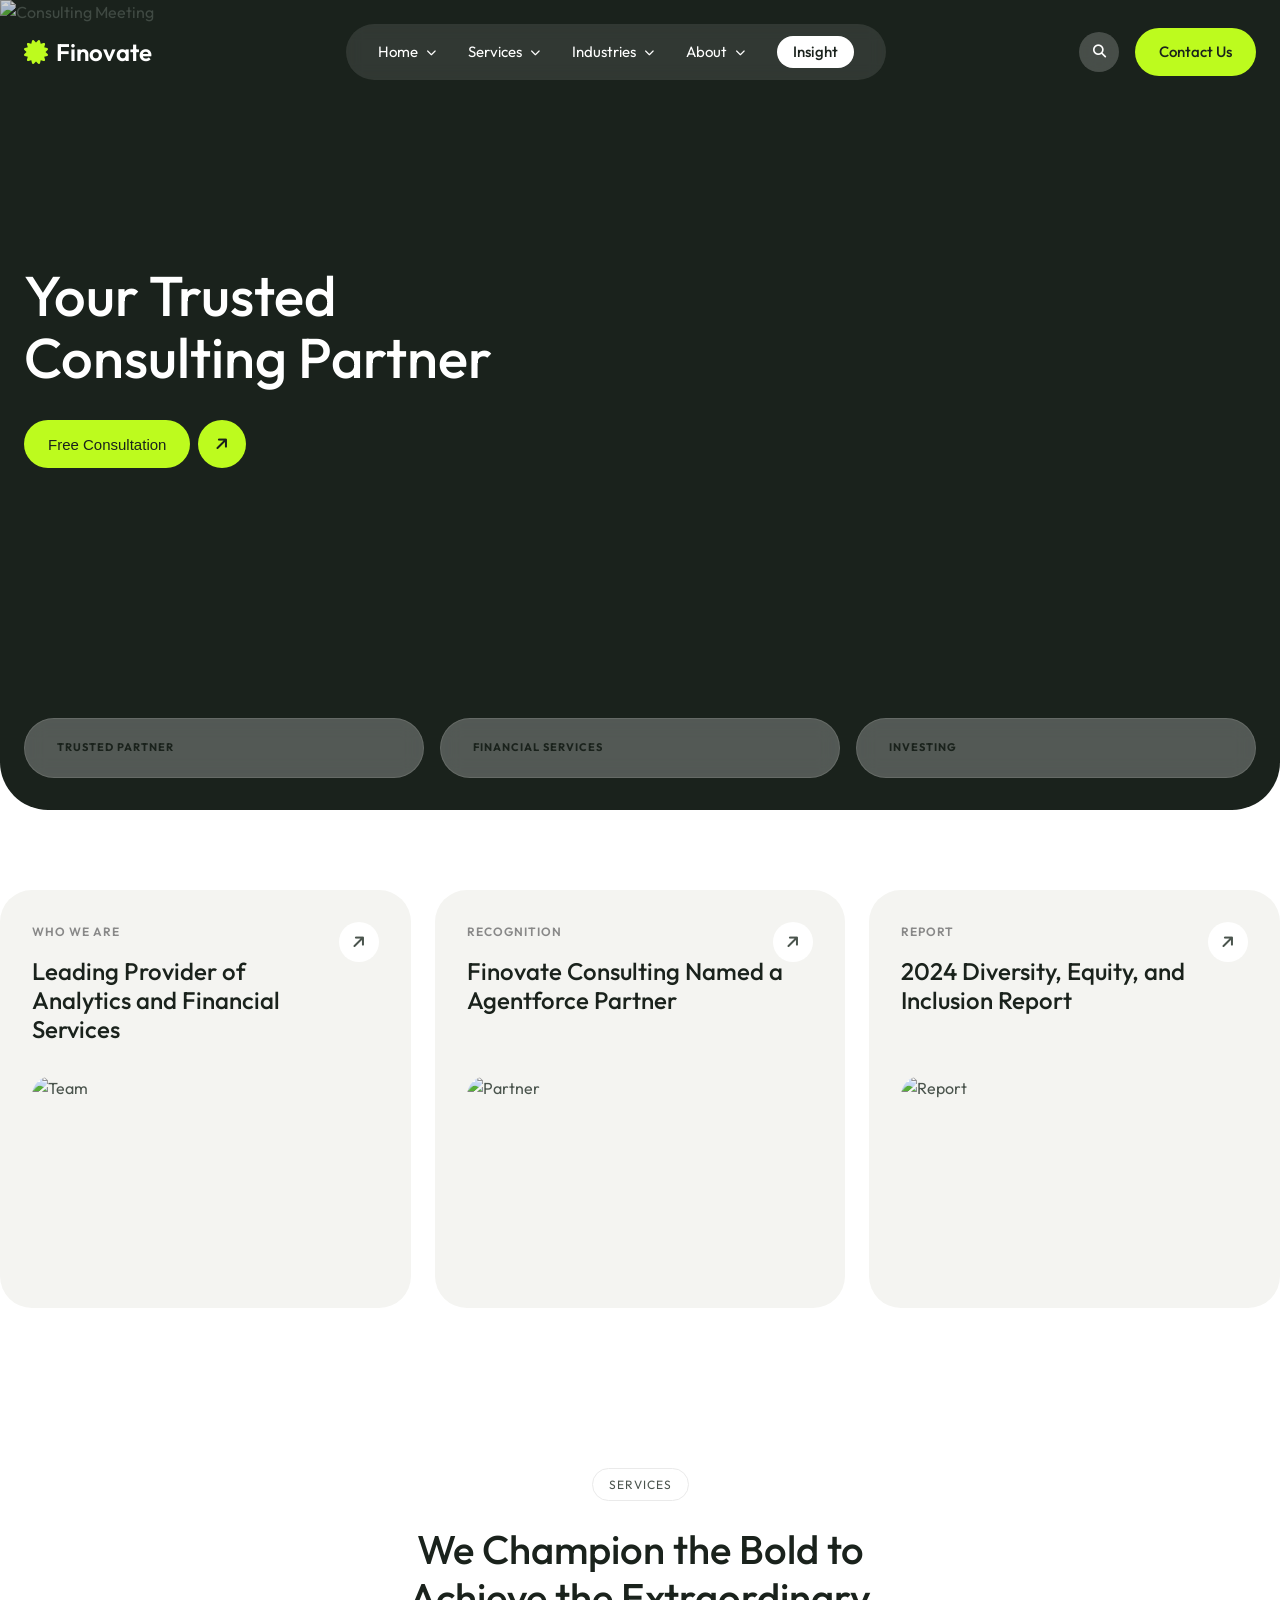
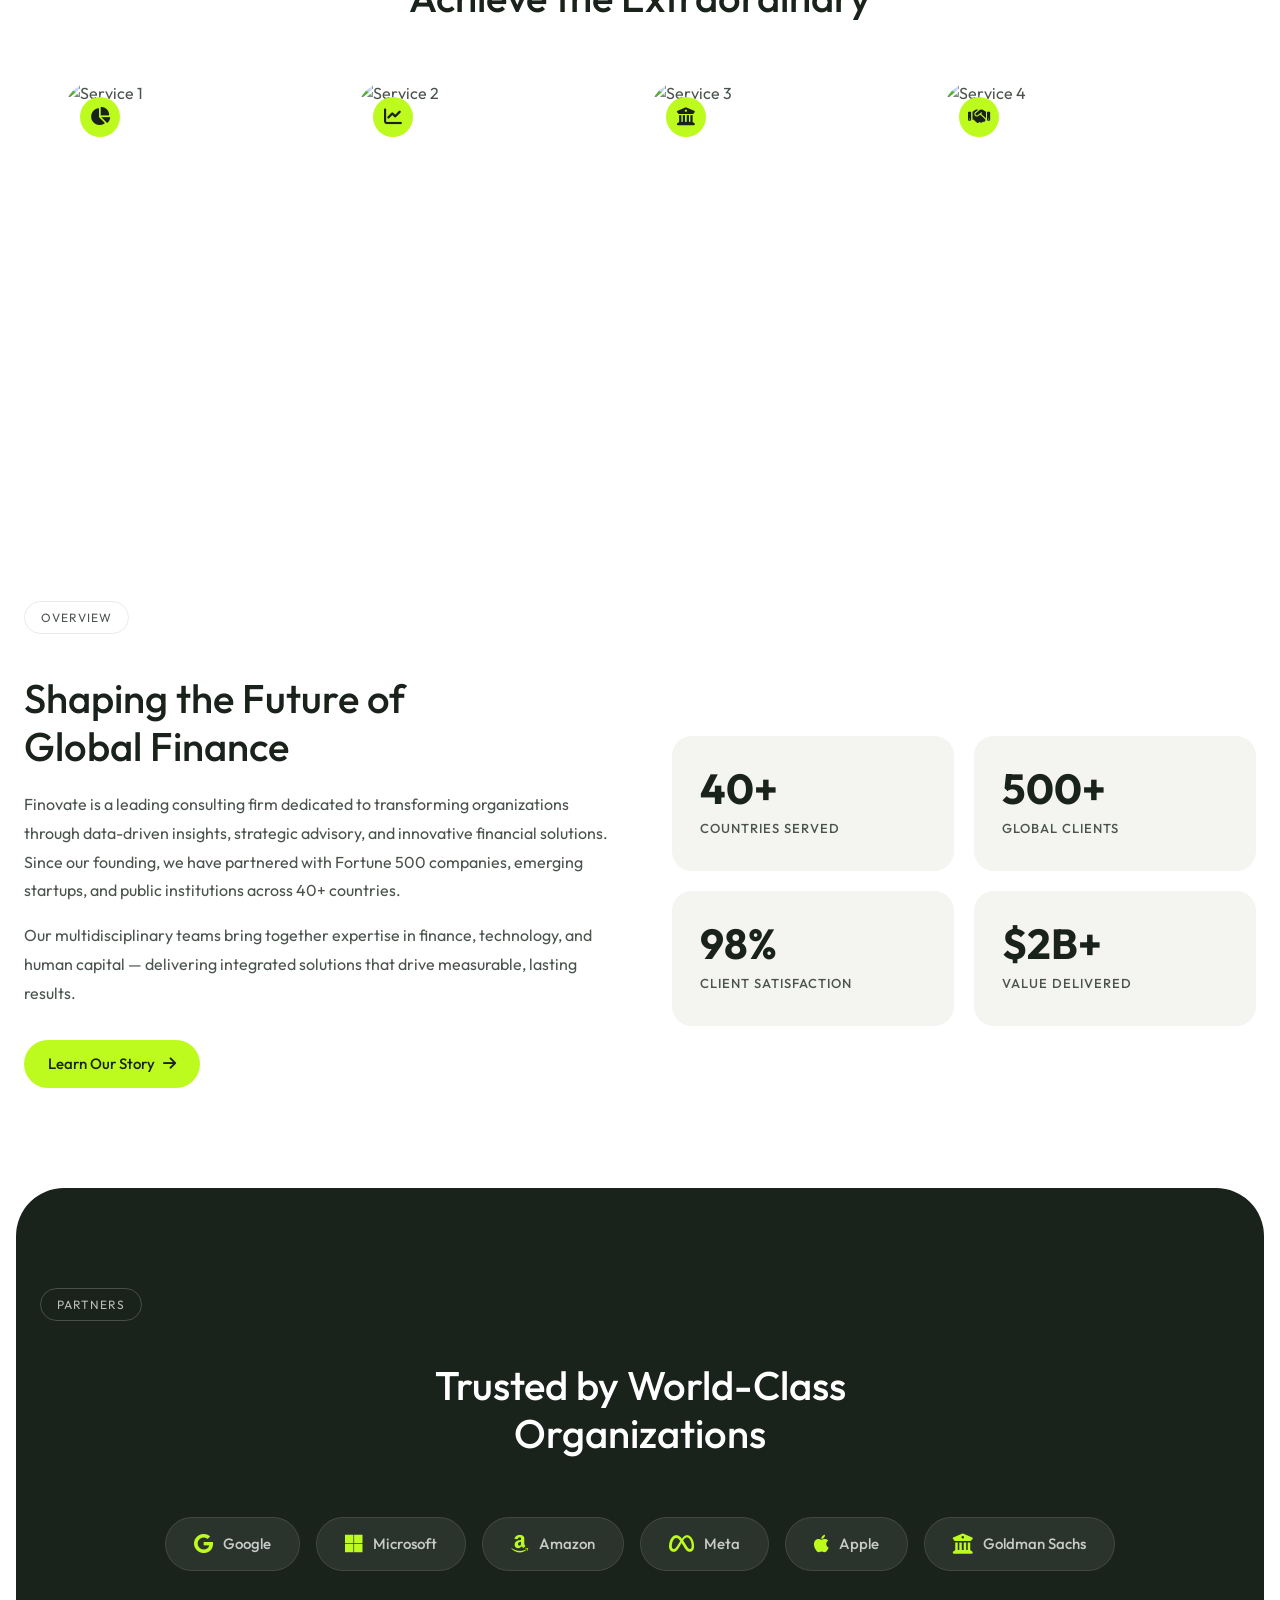
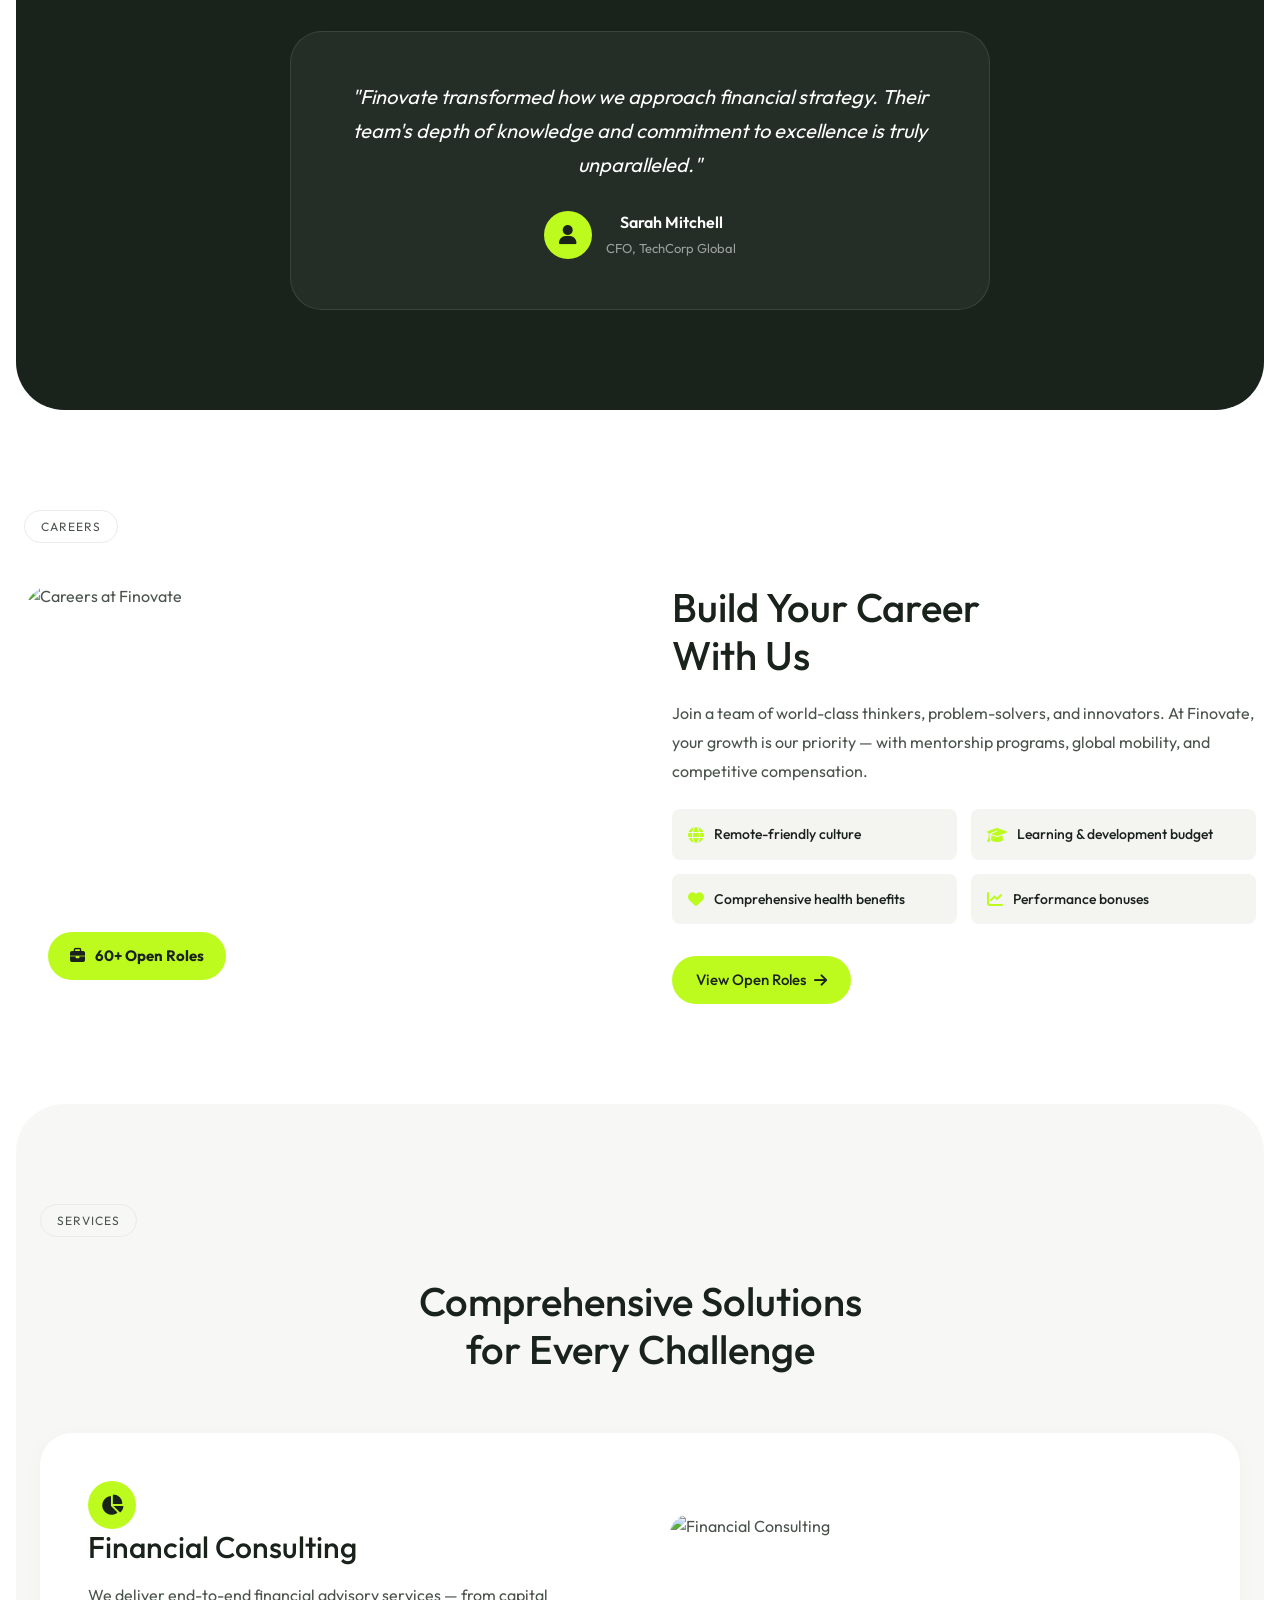
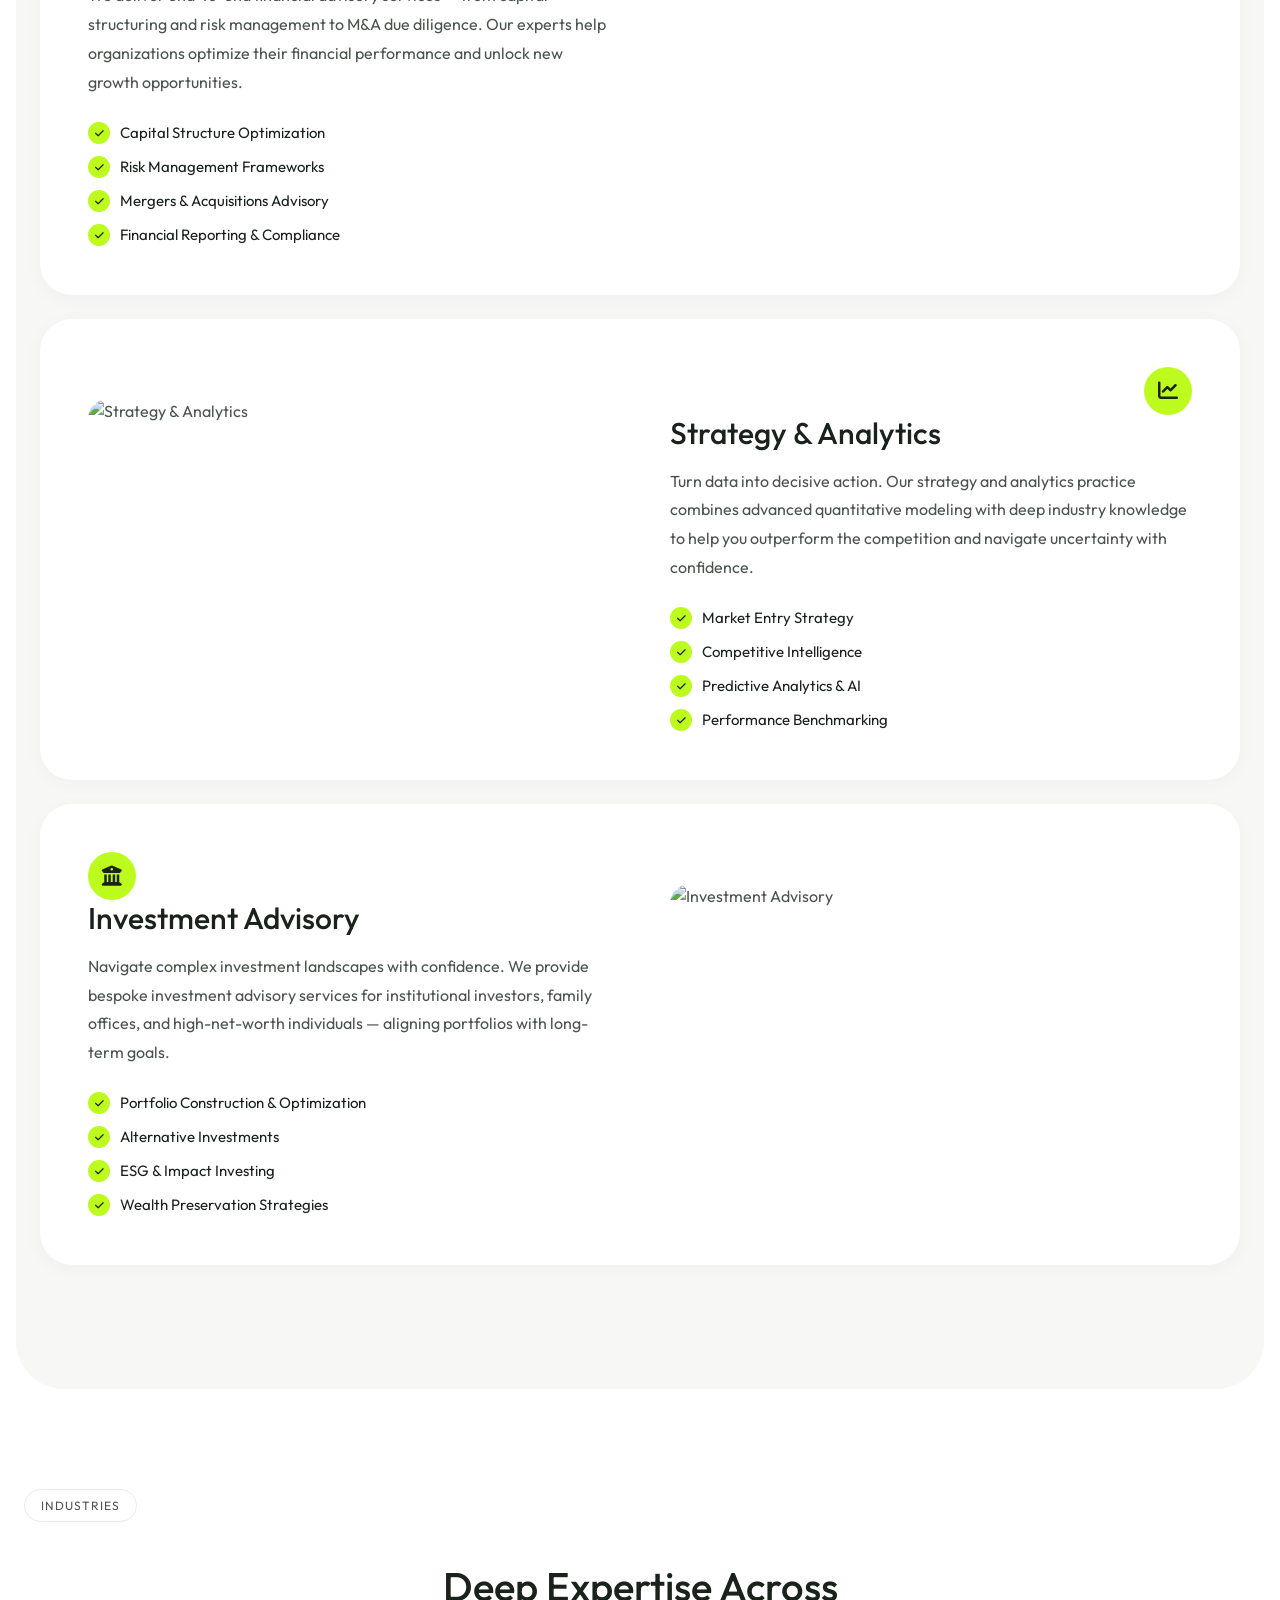
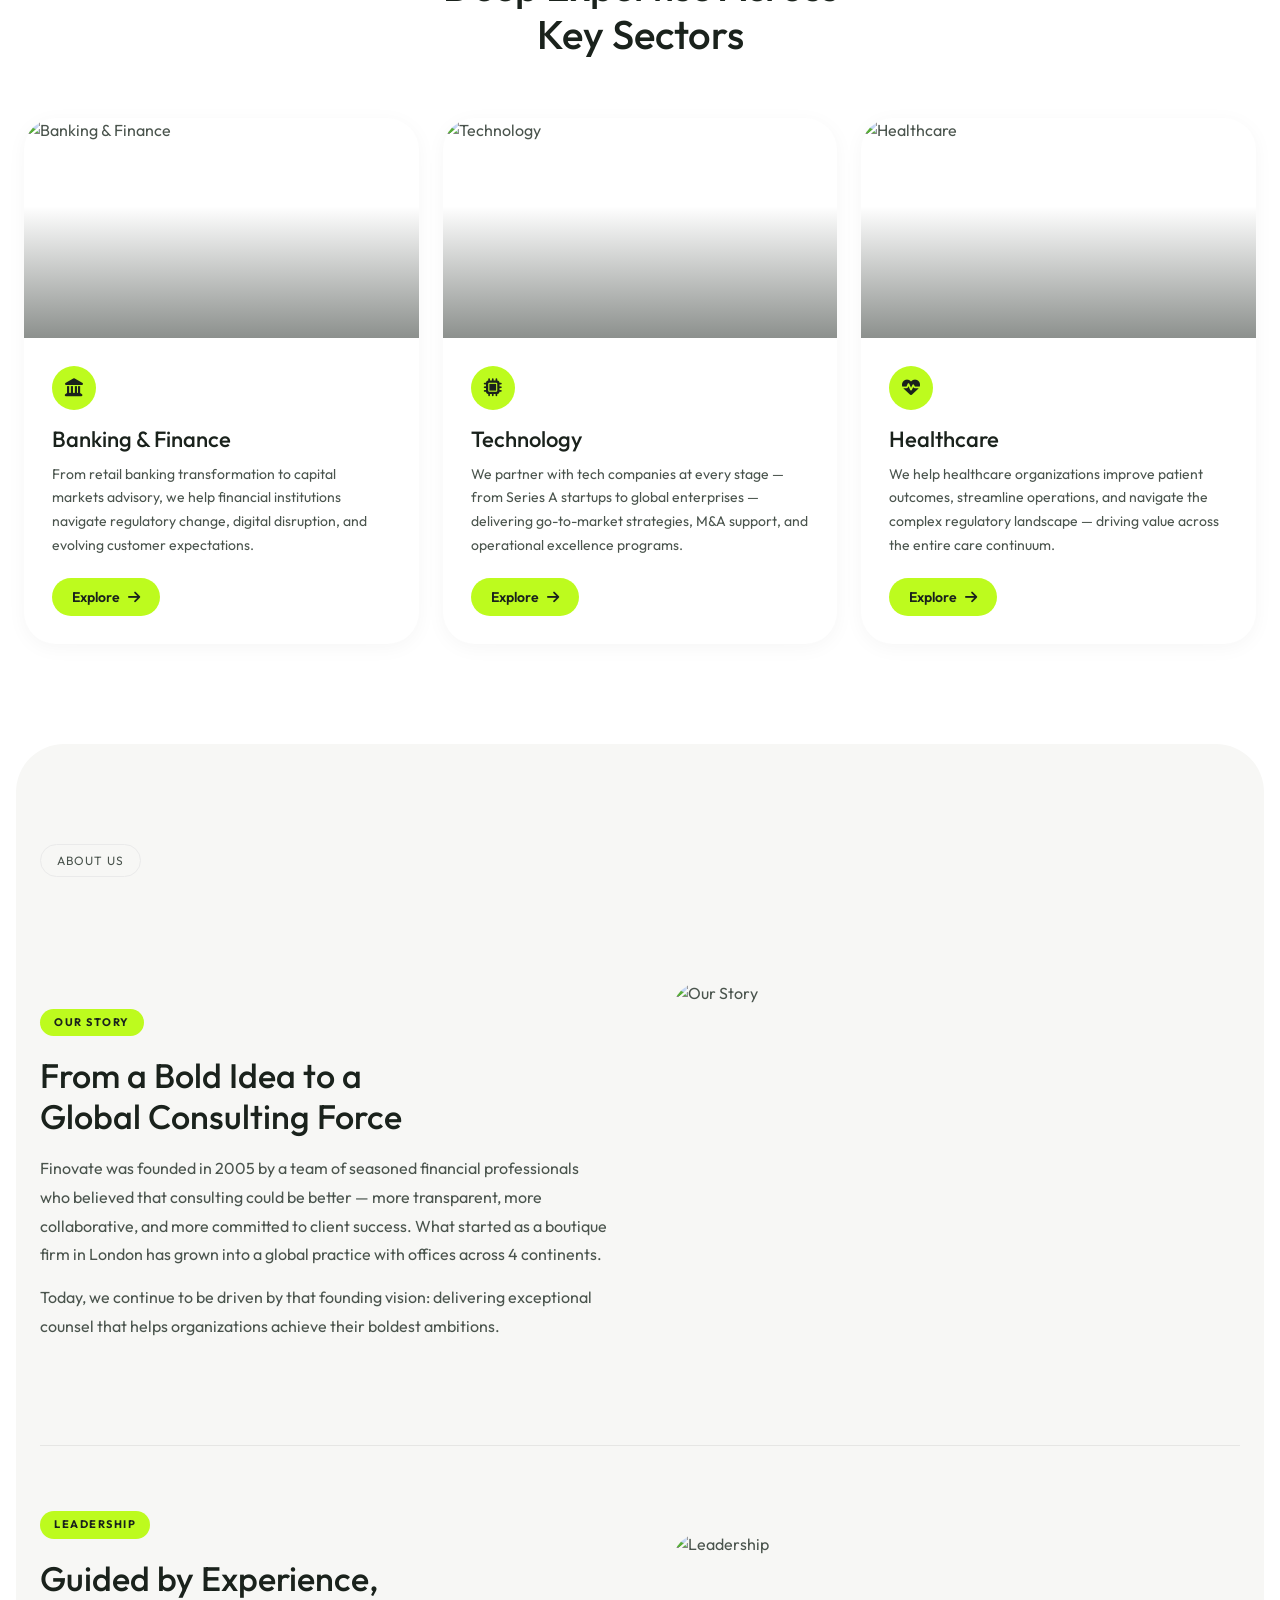
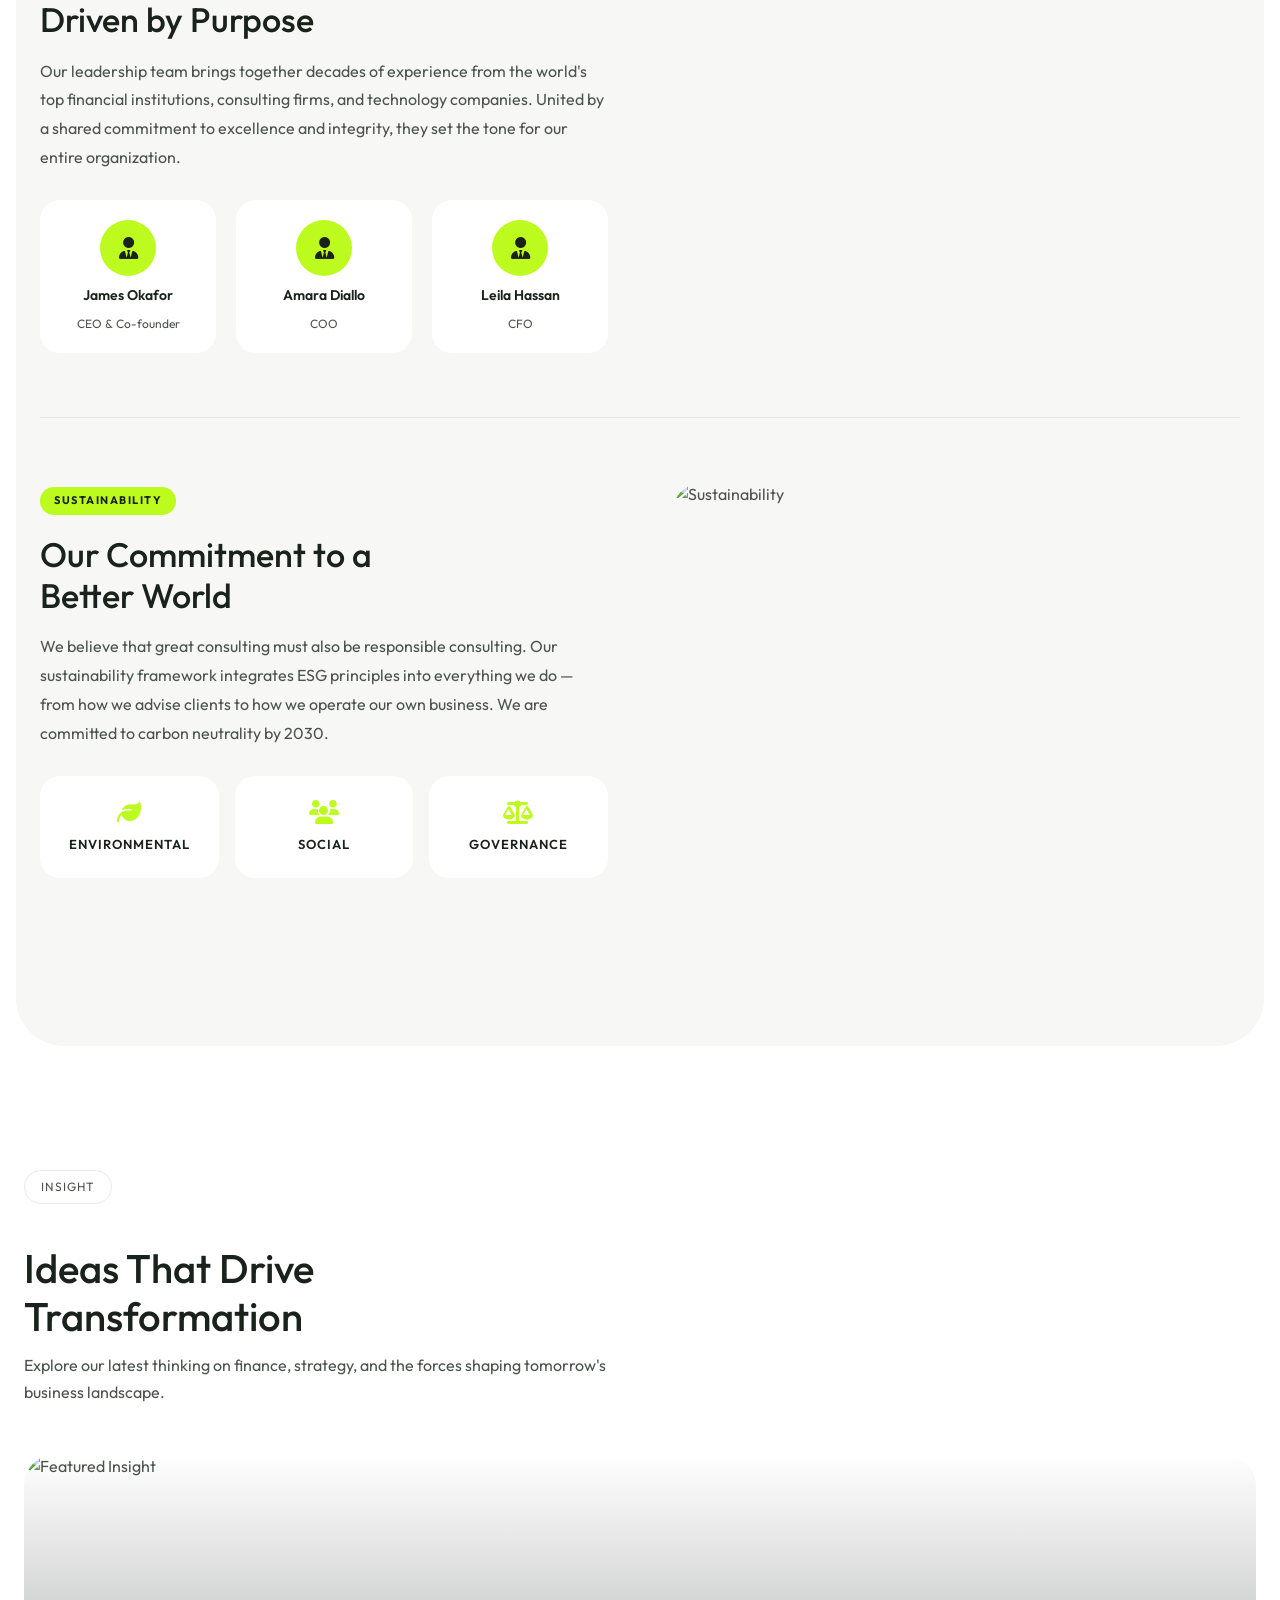
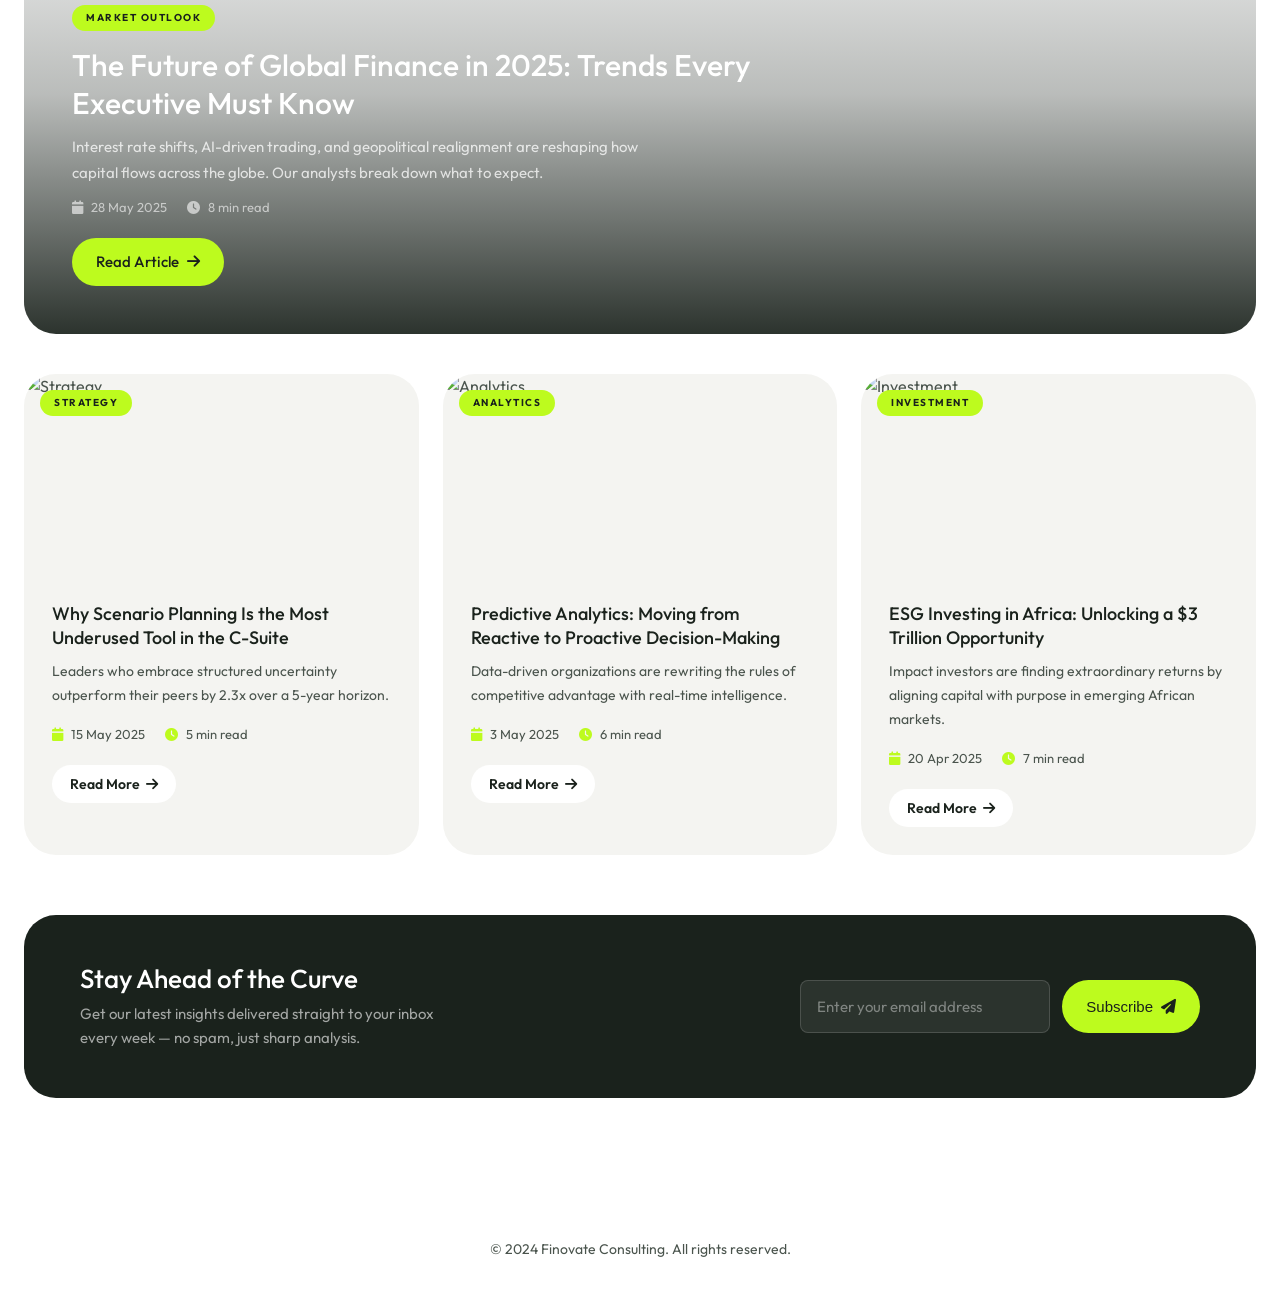
==== index.html @ 6477e039 "Add files via upload" ====
<!DOCTYPE html>
<html lang="en">
<head>
    <meta charset="UTF-8">
    <meta name="viewport" content="width=device-width, initial-scale=1.0">
    <title>Finovate | Consulting Partner</title>
    <!-- CSS -->
    <link rel="stylesheet" href="style.css">
    <!-- FontAwesome for icons -->
    <link rel="stylesheet" href="https://cdnjs.cloudflare.com/ajax/libs/font-awesome/6.4.0/css/all.min.css">
</head>
<body>

    <!-- Navbar -->
    <nav class="navbar" id="navbar">
        <div class="container navbar-inner">
            <a href="index.html" class="logo">
                <i class="fa-solid fa-certificate logo-icon"></i> Finovate
            </a>
            
            <div class="nav-links">
                <div class="nav-item">
                    <a href="index.html">Home <i class="fa-solid fa-chevron-down" style="font-size: 10px; margin-left: 4px;"></i></a>
                    <div class="dropdown-menu">
                        <a href="#overview">Overview</a>
                        <a href="#partners">Partners</a>
                        <a href="#careers">Careers</a>
                    </div>
                </div>
                <div class="nav-item">
                    <a href="#services-section">Services <i class="fa-solid fa-chevron-down" style="font-size: 10px; margin-left: 4px;"></i></a>
                    <div class="dropdown-menu">
                        <a href="#financial-consulting">Financial Consulting</a>
                        <a href="#strategy-analytics">Strategy & Analytics</a>
                        <a href="#investment-advisory">Investment Advisory</a>
                    </div>
                </div>
                <div class="nav-item">
                    <a href="#industries-section">Industries <i class="fa-solid fa-chevron-down" style="font-size: 10px; margin-left: 4px;"></i></a>
                    <div class="dropdown-menu">
                        <a href="#banking-finance">Banking & Finance</a>
                        <a href="#technology">Technology</a>
                        <a href="#healthcare">Healthcare</a>
                    </div>
                </div>
                <div class="nav-item">
                    <a href="#about-section">About <i class="fa-solid fa-chevron-down" style="font-size: 10px; margin-left: 4px;"></i></a>
                    <div class="dropdown-menu">
                        <a href="#our-story">Our Story</a>
                        <a href="#leadership">Leadership</a>
                        <a href="#sustainability">Sustainability</a>
                    </div>
                </div>
                <a href="#insight" class="btn btn-white" style="padding: 4px 16px; border-radius: 20px; color: var(--dark-color)">Insight</a>
            </div>
            
            <div class="nav-actions">
                <button class="search-btn">
                    <i class="fa-solid fa-search"></i>
                </button>
                <a href="contact.html" class="btn btn-primary">Contact Us</a>
            </div>
        </div>
    </nav>

    <!-- Hero Section -->
    <section class="hero">
        <img src="https://images.unsplash.com/photo-1573164713988-8665fc963095?ixlib=rb-4.0.3&auto=format&fit=crop&w=1920&q=80" alt="Consulting Meeting" class="hero-bg">
        
        <div class="container">
            <div class="hero-content">
                <h1 class="hero-title">Your Trusted<br>Consulting Partner</h1>
                <div style="display: flex; gap: 8px;">
                    <button class="btn btn-primary" id="openConsultModal">Free Consultation</button>
                    <a href="contact.html" class="btn-primary" style="display: flex; align-items: center; justify-content: center; width: 48px; height: 48px; border-radius: 50%;">
                        <i class="fa-solid fa-arrow-right" style="transform: rotate(-45deg);"></i>
                    </a>
                </div>
            </div>
            
            <div class="hero-stats-bar">
                <div class="stat-item">TRUSTED PARTNER</div>
                <div class="stat-item">FINANCIAL SERVICES</div>
                <div class="stat-item">INVESTING</div>
            </div>
        </div>
    </section>

    <!-- SVG Clip Path Definition (star shape for card hover) -->
    <svg width="0" height="0" style="position: absolute; overflow: hidden;">
        <defs>
            <clipPath id="starClip" clipPathUnits="objectBoundingBox">
                <path d="M 0.5 0.05 C 0.60 0.28 0.72 0.40 0.95 0.5 C 0.72 0.60 0.60 0.72 0.5 0.95 C 0.40 0.72 0.28 0.60 0.05 0.5 C 0.28 0.40 0.40 0.28 0.5 0.05 Z"/>
            </clipPath>
        </defs>
    </svg>

    <!-- Highlights Section -->
    <section class="highlights container">
        <div class="highlights-grid">
            
            <!-- Card 1 -->
            <div class="highlight-card">
                <a href="#" class="card-link-icon">
                    <i class="fa-solid fa-arrow-right" style="transform: rotate(-45deg);"></i>
                </a>
                <span class="subtitle">WHO WE ARE</span>
                <h3>Leading Provider of<br>Analytics and Financial<br>Services</h3>
                <div class="highlight-image">
                    <img src="https://images.unsplash.com/photo-1556761175-4b46a572b786?ixlib=rb-4.0.3&auto=format&fit=crop&w=600&q=80" alt="Team">
                </div>
                <!-- Hover Layer -->
                <div class="card-hover-layer">
                    <div class="hover-shape-img" style="background-image: url('https://images.unsplash.com/photo-1556761175-4b46a572b786?ixlib=rb-4.0.3&auto=format&fit=crop&w=600&q=80')"></div>
                    <div class="hover-info">
                        <div class="hover-info-text">
                            <span class="hover-tag">WHO WE ARE</span>
                            <h3>Leading Provider of<br>Analytics and Financial<br>Services</h3>
                        </div>
                        <a href="#" class="card-link-icon hover-arrow">
                            <i class="fa-solid fa-arrow-right" style="transform: rotate(-45deg);"></i>
                        </a>
                    </div>
                </div>
            </div>
            
            <!-- Card 2 -->
            <div class="highlight-card">
                <a href="#" class="card-link-icon">
                    <i class="fa-solid fa-arrow-right" style="transform: rotate(-45deg);"></i>
                </a>
                <span class="subtitle">RECOGNITION</span>
                <h3>Finovate Consulting Named a Agentforce Partner</h3>
                <div class="highlight-image">
                    <img src="https://images.unsplash.com/photo-1600880292203-757bb62b4baf?ixlib=rb-4.0.3&auto=format&fit=crop&w=600&q=80" alt="Partner">
                </div>
                <!-- Hover Layer -->
                <div class="card-hover-layer">
                    <div class="hover-shape-img" style="background-image: url('https://images.unsplash.com/photo-1600880292203-757bb62b4baf?ixlib=rb-4.0.3&auto=format&fit=crop&w=600&q=80')"></div>
                    <div class="hover-info">
                        <div class="hover-info-text">
                            <span class="hover-tag">RECOGNITION</span>
                            <h3>Finovate Consulting Named a Agentforce Partner</h3>
                        </div>
                        <a href="#" class="card-link-icon hover-arrow">
                            <i class="fa-solid fa-arrow-right" style="transform: rotate(-45deg);"></i>
                        </a>
                    </div>
                </div>
            </div>
            
            <!-- Card 3 -->
            <div class="highlight-card">
                <a href="#" class="card-link-icon">
                    <i class="fa-solid fa-arrow-right" style="transform: rotate(-45deg);"></i>
                </a>
                <span class="subtitle">REPORT</span>
                <h3>2024 Diversity, Equity, and<br>Inclusion Report</h3>
                <div class="highlight-image">
                    <img src="https://images.unsplash.com/photo-1573497019940-1c28c88b4f3e?ixlib=rb-4.0.3&auto=format&fit=crop&w=600&q=80" alt="Report">
                </div>
                <!-- Hover Layer -->
                <div class="card-hover-layer">
                    <div class="hover-shape-img" style="background-image: url('https://images.unsplash.com/photo-1573497019940-1c28c88b4f3e?ixlib=rb-4.0.3&auto=format&fit=crop&w=600&q=80')"></div>
                    <div class="hover-info">
                        <div class="hover-info-text">
                            <span class="hover-tag">REPORT</span>
                            <h3>2024 Diversity, Equity, and<br>Inclusion Report</h3>
                        </div>
                        <a href="#" class="card-link-icon hover-arrow">
                            <i class="fa-solid fa-arrow-right" style="transform: rotate(-45deg);"></i>
                        </a>
                    </div>
                </div>
            </div>

        </div>
    </section>

    <!-- Services Section -->
    <section class="services">
        <div class="container">
            <div class="section-header">
                <span class="section-tag">SERVICES</span>
                <h2>We Champion the Bold to<br>Achieve the Extraordinary</h2>
            </div>
            
            <div class="services-grid">
                
                <!-- Service 1 -->
                <div class="service-card">
                    <div class="service-icon"><i class="fa-solid fa-chart-pie"></i></div>
                    <img src="https://images.unsplash.com/photo-1552664730-d307ca884978?ixlib=rb-4.0.3&auto=format&fit=crop&w=400&q=80" alt="Service 1">
                </div>
                
                <!-- Service 2 -->
                <div class="service-card">
                    <div class="service-icon"><i class="fa-solid fa-chart-line"></i></div>
                    <img src="https://images.unsplash.com/photo-1522202176988-66273c2fd55f?ixlib=rb-4.0.3&auto=format&fit=crop&w=400&q=80" alt="Service 2">
                </div>
                
                <!-- Service 3 -->
                <div class="service-card">
                    <div class="service-icon"><i class="fa-solid fa-building-columns"></i></div>
                    <img src="https://images.unsplash.com/photo-1600880292203-757bb62b4baf?ixlib=rb-4.0.3&auto=format&fit=crop&w=400&q=80" alt="Service 3">
                </div>
                
                <!-- Service 4 -->
                <div class="service-card">
                    <div class="service-icon"><i class="fa-solid fa-handshake"></i></div>
                    <img src="https://images.unsplash.com/photo-1573164713988-8665fc963095?ixlib=rb-4.0.3&auto=format&fit=crop&w=400&q=80" alt="Service 4">
                </div>
                
            </div>
        </div>
    </section>

    <!-- ========== OVERVIEW SECTION ========== -->
    <section class="sec-overview" id="overview">
        <div class="container">
            <div class="sec-label"><span class="section-tag">OVERVIEW</span></div>
            <div class="sec-split">
                <div class="sec-split-text">
                    <h2>Shaping the Future of<br>Global Finance</h2>
                    <p>Finovate is a leading consulting firm dedicated to transforming organizations through data-driven insights, strategic advisory, and innovative financial solutions. Since our founding, we have partnered with Fortune 500 companies, emerging startups, and public institutions across 40+ countries.</p>
                    <p>Our multidisciplinary teams bring together expertise in finance, technology, and human capital — delivering integrated solutions that drive measurable, lasting results.</p>
                    <a href="#our-story" class="btn btn-primary" style="margin-top: 16px;">Learn Our Story <i class="fa-solid fa-arrow-right"></i></a>
                </div>
                <div class="sec-split-visual">
                    <div class="overview-stats-grid">
                        <div class="ov-stat">
                            <span class="ov-stat-num">40+</span>
                            <span class="ov-stat-label">Countries Served</span>
                        </div>
                        <div class="ov-stat">
                            <span class="ov-stat-num">500+</span>
                            <span class="ov-stat-label">Global Clients</span>
                        </div>
                        <div class="ov-stat">
                            <span class="ov-stat-num">98%</span>
                            <span class="ov-stat-label">Client Satisfaction</span>
                        </div>
                        <div class="ov-stat">
                            <span class="ov-stat-num">$2B+</span>
                            <span class="ov-stat-label">Value Delivered</span>
                        </div>
                    </div>
                </div>
            </div>
        </div>
    </section>

    <!-- ========== PARTNERS SECTION ========== -->
    <section class="sec-partners" id="partners">
        <div class="container">
            <div class="sec-label"><span class="section-tag">PARTNERS</span></div>
            <h2 class="sec-title-center">Trusted by World-Class<br>Organizations</h2>
            <div class="partners-logos">
                <div class="partner-logo-item"><i class="fa-brands fa-google"></i><span>Google</span></div>
                <div class="partner-logo-item"><i class="fa-brands fa-microsoft"></i><span>Microsoft</span></div>
                <div class="partner-logo-item"><i class="fa-brands fa-amazon"></i><span>Amazon</span></div>
                <div class="partner-logo-item"><i class="fa-brands fa-meta"></i><span>Meta</span></div>
                <div class="partner-logo-item"><i class="fa-brands fa-apple"></i><span>Apple</span></div>
                <div class="partner-logo-item"><i class="fa-solid fa-building-columns"></i><span>Goldman Sachs</span></div>
            </div>
            <div class="partners-testimonial">
                <blockquote>
                    "Finovate transformed how we approach financial strategy. Their team's depth of knowledge and commitment to excellence is truly unparalleled."
                </blockquote>
                <div class="testimonial-author">
                    <div class="author-avatar"><i class="fa-solid fa-user"></i></div>
                    <div>
                        <strong>Sarah Mitchell</strong>
                        <span>CFO, TechCorp Global</span>
                    </div>
                </div>
            </div>
        </div>
    </section>

    <!-- ========== CAREERS SECTION ========== -->
    <section class="sec-careers" id="careers">
        <div class="container">
            <div class="sec-label"><span class="section-tag">CAREERS</span></div>
            <div class="sec-split">
                <div class="sec-split-visual careers-img-wrap">
                    <img src="https://images.unsplash.com/photo-1515187029135-18ee286d815b?ixlib=rb-4.0.3&auto=format&fit=crop&w=700&q=80" alt="Careers at Finovate">
                    <div class="careers-badge">
                        <i class="fa-solid fa-briefcase"></i>
                        <span>60+ Open Roles</span>
                    </div>
                </div>
                <div class="sec-split-text">
                    <h2>Build Your Career<br>With Us</h2>
                    <p>Join a team of world-class thinkers, problem-solvers, and innovators. At Finovate, your growth is our priority — with mentorship programs, global mobility, and competitive compensation.</p>
                    <div class="careers-perks">
                        <div class="perk-item"><i class="fa-solid fa-globe"></i><span>Remote-friendly culture</span></div>
                        <div class="perk-item"><i class="fa-solid fa-graduation-cap"></i><span>Learning & development budget</span></div>
                        <div class="perk-item"><i class="fa-solid fa-heart"></i><span>Comprehensive health benefits</span></div>
                        <div class="perk-item"><i class="fa-solid fa-chart-line"></i><span>Performance bonuses</span></div>
                    </div>
                    <a href="contact.html" class="btn btn-primary" style="margin-top: 8px;">View Open Roles <i class="fa-solid fa-arrow-right"></i></a>
                </div>
            </div>
        </div>
    </section>

    <!-- ========== SERVICES DETAIL SECTION ========== -->
    <section class="sec-services-detail" id="services-section">
        <div class="container">
            <div class="sec-label"><span class="section-tag">SERVICES</span></div>
            <h2 class="sec-title-center">Comprehensive Solutions<br>for Every Challenge</h2>

            <!-- Financial Consulting -->
            <div class="service-detail-card" id="financial-consulting">
                <div class="sdc-icon"><i class="fa-solid fa-chart-pie"></i></div>
                <div class="sdc-content">
                    <h3>Financial Consulting</h3>
                    <p>We deliver end-to-end financial advisory services — from capital structuring and risk management to M&A due diligence. Our experts help organizations optimize their financial performance and unlock new growth opportunities.</p>
                    <ul class="sdc-list">
                        <li><i class="fa-solid fa-check"></i> Capital Structure Optimization</li>
                        <li><i class="fa-solid fa-check"></i> Risk Management Frameworks</li>
                        <li><i class="fa-solid fa-check"></i> Mergers & Acquisitions Advisory</li>
                        <li><i class="fa-solid fa-check"></i> Financial Reporting & Compliance</li>
                    </ul>
                </div>
                <div class="sdc-image">
                    <img src="https://images.unsplash.com/photo-1552664730-d307ca884978?ixlib=rb-4.0.3&auto=format&fit=crop&w=600&q=80" alt="Financial Consulting">
                </div>
            </div>

            <!-- Strategy & Analytics -->
            <div class="service-detail-card reverse" id="strategy-analytics">
                <div class="sdc-icon"><i class="fa-solid fa-chart-line"></i></div>
                <div class="sdc-content">
                    <h3>Strategy & Analytics</h3>
                    <p>Turn data into decisive action. Our strategy and analytics practice combines advanced quantitative modeling with deep industry knowledge to help you outperform the competition and navigate uncertainty with confidence.</p>
                    <ul class="sdc-list">
                        <li><i class="fa-solid fa-check"></i> Market Entry Strategy</li>
                        <li><i class="fa-solid fa-check"></i> Competitive Intelligence</li>
                        <li><i class="fa-solid fa-check"></i> Predictive Analytics & AI</li>
                        <li><i class="fa-solid fa-check"></i> Performance Benchmarking</li>
                    </ul>
                </div>
                <div class="sdc-image">
                    <img src="https://images.unsplash.com/photo-1522202176988-66273c2fd55f?ixlib=rb-4.0.3&auto=format&fit=crop&w=600&q=80" alt="Strategy & Analytics">
                </div>
            </div>

            <!-- Investment Advisory -->
            <div class="service-detail-card" id="investment-advisory">
                <div class="sdc-icon"><i class="fa-solid fa-building-columns"></i></div>
                <div class="sdc-content">
                    <h3>Investment Advisory</h3>
                    <p>Navigate complex investment landscapes with confidence. We provide bespoke investment advisory services for institutional investors, family offices, and high-net-worth individuals — aligning portfolios with long-term goals.</p>
                    <ul class="sdc-list">
                        <li><i class="fa-solid fa-check"></i> Portfolio Construction & Optimization</li>
                        <li><i class="fa-solid fa-check"></i> Alternative Investments</li>
                        <li><i class="fa-solid fa-check"></i> ESG & Impact Investing</li>
                        <li><i class="fa-solid fa-check"></i> Wealth Preservation Strategies</li>
                    </ul>
                </div>
                <div class="sdc-image">
                    <img src="https://images.unsplash.com/photo-1600880292203-757bb62b4baf?ixlib=rb-4.0.3&auto=format&fit=crop&w=600&q=80" alt="Investment Advisory">
                </div>
            </div>
        </div>
    </section>

    <!-- ========== INDUSTRIES SECTION ========== -->
    <section class="sec-industries" id="industries-section">
        <div class="container">
            <div class="sec-label"><span class="section-tag">INDUSTRIES</span></div>
            <h2 class="sec-title-center">Deep Expertise Across<br>Key Sectors</h2>
            <div class="industries-grid">

                <!-- Banking & Finance -->
                <div class="industry-card" id="banking-finance">
                    <div class="industry-img">
                        <img src="https://images.unsplash.com/photo-1601597111158-2fceff292cdc?ixlib=rb-4.0.3&auto=format&fit=crop&w=600&q=80" alt="Banking & Finance">
                        <div class="industry-overlay"></div>
                    </div>
                    <div class="industry-body">
                        <div class="industry-icon"><i class="fa-solid fa-landmark"></i></div>
                        <h3>Banking & Finance</h3>
                        <p>From retail banking transformation to capital markets advisory, we help financial institutions navigate regulatory change, digital disruption, and evolving customer expectations.</p>
                        <a href="contact.html" class="industry-link">Explore <i class="fa-solid fa-arrow-right"></i></a>
                    </div>
                </div>

                <!-- Technology -->
                <div class="industry-card" id="technology">
                    <div class="industry-img">
                        <img src="https://images.unsplash.com/photo-1518770660439-4636190af475?ixlib=rb-4.0.3&auto=format&fit=crop&w=600&q=80" alt="Technology">
                        <div class="industry-overlay"></div>
                    </div>
                    <div class="industry-body">
                        <div class="industry-icon"><i class="fa-solid fa-microchip"></i></div>
                        <h3>Technology</h3>
                        <p>We partner with tech companies at every stage — from Series A startups to global enterprises — delivering go-to-market strategies, M&A support, and operational excellence programs.</p>
                        <a href="contact.html" class="industry-link">Explore <i class="fa-solid fa-arrow-right"></i></a>
                    </div>
                </div>

                <!-- Healthcare -->
                <div class="industry-card" id="healthcare">
                    <div class="industry-img">
                        <img src="https://images.unsplash.com/photo-1576091160399-112ba8d25d1d?ixlib=rb-4.0.3&auto=format&fit=crop&w=600&q=80" alt="Healthcare">
                        <div class="industry-overlay"></div>
                    </div>
                    <div class="industry-body">
                        <div class="industry-icon"><i class="fa-solid fa-heart-pulse"></i></div>
                        <h3>Healthcare</h3>
                        <p>We help healthcare organizations improve patient outcomes, streamline operations, and navigate the complex regulatory landscape — driving value across the entire care continuum.</p>
                        <a href="contact.html" class="industry-link">Explore <i class="fa-solid fa-arrow-right"></i></a>
                    </div>
                </div>

            </div>
        </div>
    </section>

    <!-- ========== ABOUT SECTION ========== -->
    <section class="sec-about" id="about-section">
        <div class="container">
            <div class="sec-label"><span class="section-tag">ABOUT US</span></div>

            <!-- Our Story -->
            <div class="about-block" id="our-story">
                <div class="about-block-text">
                    <span class="about-block-tag">OUR STORY</span>
                    <h3>From a Bold Idea to a<br>Global Consulting Force</h3>
                    <p>Finovate was founded in 2005 by a team of seasoned financial professionals who believed that consulting could be better — more transparent, more collaborative, and more committed to client success. What started as a boutique firm in London has grown into a global practice with offices across 4 continents.</p>
                    <p>Today, we continue to be driven by that founding vision: delivering exceptional counsel that helps organizations achieve their boldest ambitions.</p>
                </div>
                <div class="about-block-visual">
                    <img src="https://images.unsplash.com/photo-1497366216548-37526070297c?ixlib=rb-4.0.3&auto=format&fit=crop&w=700&q=80" alt="Our Story">
                </div>
            </div>

            <!-- Leadership -->
            <div class="about-block reverse" id="leadership">
                <div class="about-block-visual">
                    <img src="https://images.unsplash.com/photo-1560439514-4e9645039924?ixlib=rb-4.0.3&auto=format&fit=crop&w=700&q=80" alt="Leadership">
                </div>
                <div class="about-block-text">
                    <span class="about-block-tag">LEADERSHIP</span>
                    <h3>Guided by Experience,<br>Driven by Purpose</h3>
                    <p>Our leadership team brings together decades of experience from the world's top financial institutions, consulting firms, and technology companies. United by a shared commitment to excellence and integrity, they set the tone for our entire organization.</p>
                    <div class="leadership-avatars">
                        <div class="leader-card">
                            <div class="leader-avatar"><i class="fa-solid fa-user-tie"></i></div>
                            <strong>James Okafor</strong>
                            <span>CEO & Co-founder</span>
                        </div>
                        <div class="leader-card">
                            <div class="leader-avatar"><i class="fa-solid fa-user-tie"></i></div>
                            <strong>Amara Diallo</strong>
                            <span>COO</span>
                        </div>
                        <div class="leader-card">
                            <div class="leader-avatar"><i class="fa-solid fa-user-tie"></i></div>
                            <strong>Leila Hassan</strong>
                            <span>CFO</span>
                        </div>
                    </div>
                </div>
            </div>

            <!-- Sustainability -->
            <div class="about-block" id="sustainability">
                <div class="about-block-text">
                    <span class="about-block-tag">SUSTAINABILITY</span>
                    <h3>Our Commitment to a<br>Better World</h3>
                    <p>We believe that great consulting must also be responsible consulting. Our sustainability framework integrates ESG principles into everything we do — from how we advise clients to how we operate our own business. We are committed to carbon neutrality by 2030.</p>
                    <div class="sustain-pillars">
                        <div class="sustain-pillar"><i class="fa-solid fa-leaf"></i><span>Environmental</span></div>
                        <div class="sustain-pillar"><i class="fa-solid fa-users"></i><span>Social</span></div>
                        <div class="sustain-pillar"><i class="fa-solid fa-scale-balanced"></i><span>Governance</span></div>
                    </div>
                </div>
                <div class="about-block-visual">
                    <img src="https://images.unsplash.com/photo-1508514177221-188b1cf16e9d?ixlib=rb-4.0.3&auto=format&fit=crop&w=700&q=80" alt="Sustainability">
                </div>
            </div>

        </div>
    </section>

    <!-- ========== INSIGHT SECTION ========== -->
    <section class="sec-insight" id="insight">
        <div class="container">
            <div class="sec-label"><span class="section-tag">INSIGHT</span></div>
            <div class="insight-header">
                <h2>Ideas That Drive<br>Transformation</h2>
                <p>Explore our latest thinking on finance, strategy, and the forces shaping tomorrow's business landscape.</p>
            </div>

            <!-- Featured Article -->
            <div class="insight-featured">
                <div class="insight-featured-img">
                    <img src="https://images.unsplash.com/photo-1611974789855-9c2a0a7236a3?ixlib=rb-4.0.3&auto=format&fit=crop&w=1200&q=80" alt="Featured Insight">
                    <div class="insight-featured-overlay"></div>
                    <div class="insight-featured-content">
                        <span class="insight-tag">MARKET OUTLOOK</span>
                        <h3>The Future of Global Finance in 2025: Trends Every Executive Must Know</h3>
                        <p>Interest rate shifts, AI-driven trading, and geopolitical realignment are reshaping how capital flows across the globe. Our analysts break down what to expect.</p>
                        <div class="insight-meta">
                            <span><i class="fa-solid fa-calendar"></i> 28 May 2025</span>
                            <span><i class="fa-solid fa-clock"></i> 8 min read</span>
                        </div>
                        <a href="#" class="btn btn-primary" style="margin-top: 20px;">Read Article <i class="fa-solid fa-arrow-right"></i></a>
                    </div>
                </div>
            </div>

            <!-- Article Grid -->
            <div class="insight-grid">

                <article class="insight-card">
                    <div class="insight-card-img">
                        <img src="https://images.unsplash.com/photo-1542744173-8e7e53415bb0?ixlib=rb-4.0.3&auto=format&fit=crop&w=600&q=80" alt="Strategy">
                        <span class="insight-tag">STRATEGY</span>
                    </div>
                    <div class="insight-card-body">
                        <h4>Why Scenario Planning Is the Most Underused Tool in the C-Suite</h4>
                        <p>Leaders who embrace structured uncertainty outperform their peers by 2.3x over a 5-year horizon.</p>
                        <div class="insight-meta">
                            <span><i class="fa-solid fa-calendar"></i> 15 May 2025</span>
                            <span><i class="fa-solid fa-clock"></i> 5 min read</span>
                        </div>
                        <a href="#" class="insight-read-more">Read More <i class="fa-solid fa-arrow-right"></i></a>
                    </div>
                </article>

                <article class="insight-card">
                    <div class="insight-card-img">
                        <img src="https://images.unsplash.com/photo-1551288049-bebda4e38f71?ixlib=rb-4.0.3&auto=format&fit=crop&w=600&q=80" alt="Analytics">
                        <span class="insight-tag">ANALYTICS</span>
                    </div>
                    <div class="insight-card-body">
                        <h4>Predictive Analytics: Moving from Reactive to Proactive Decision-Making</h4>
                        <p>Data-driven organizations are rewriting the rules of competitive advantage with real-time intelligence.</p>
                        <div class="insight-meta">
                            <span><i class="fa-solid fa-calendar"></i> 3 May 2025</span>
                            <span><i class="fa-solid fa-clock"></i> 6 min read</span>
                        </div>
                        <a href="#" class="insight-read-more">Read More <i class="fa-solid fa-arrow-right"></i></a>
                    </div>
                </article>

                <article class="insight-card">
                    <div class="insight-card-img">
                        <img src="https://images.unsplash.com/photo-1506784983877-45594efa4cbe?ixlib=rb-4.0.3&auto=format&fit=crop&w=600&q=80" alt="Investment">
                        <span class="insight-tag">INVESTMENT</span>
                    </div>
                    <div class="insight-card-body">
                        <h4>ESG Investing in Africa: Unlocking a $3 Trillion Opportunity</h4>
                        <p>Impact investors are finding extraordinary returns by aligning capital with purpose in emerging African markets.</p>
                        <div class="insight-meta">
                            <span><i class="fa-solid fa-calendar"></i> 20 Apr 2025</span>
                            <span><i class="fa-solid fa-clock"></i> 7 min read</span>
                        </div>
                        <a href="#" class="insight-read-more">Read More <i class="fa-solid fa-arrow-right"></i></a>
                    </div>
                </article>

            </div>

            <!-- Newsletter CTA -->
            <div class="insight-newsletter">
                <div class="insight-newsletter-text">
                    <h3>Stay Ahead of the Curve</h3>
                    <p>Get our latest insights delivered straight to your inbox every week — no spam, just sharp analysis.</p>
                </div>
                <form class="insight-newsletter-form" id="insightNewsletterForm">
                    <input type="email" class="form-control" placeholder="Enter your email address" required>
                    <button type="submit" class="btn btn-primary">Subscribe <i class="fa-solid fa-paper-plane"></i></button>
                </form>
            </div>

        </div>
    </section>

    <!-- Footer -->
    <footer>
        <div class="container">
            <p>&copy; 2024 Finovate Consulting. All rights reserved.</p>
        </div>
    </footer>

    <!-- Free Consultation Modal -->
    <div class="modal-overlay" id="consultModal">
        <div class="modal-box">
            <button class="modal-close" id="closeConsultModal"><i class="fa-solid fa-xmark"></i></button>
            <div class="modal-header">
                <span class="modal-tag">FREE CONSULTATION</span>
                <h2>Let's Start a Conversation</h2>
                <p>Fill in a few details and our team will reach out within 24 hours.</p>
            </div>
            <form id="consultForm" class="modal-form">
                <div class="modal-form-row">
                    <div class="modal-form-group">
                        <label for="c-name">Full Name</label>
                        <input type="text" id="c-name" class="form-control" placeholder="John Doe" required>
                    </div>
                    <div class="modal-form-group">
                        <label for="c-email">Email Address</label>
                        <input type="email" id="c-email" class="form-control" placeholder="john@example.com" required>
                    </div>
                </div>
                <div class="modal-form-group">
                    <label for="c-service">Service You're Interested In</label>
                    <select id="c-service" class="form-control" required>
                        <option value="" disabled selected>Choose a service...</option>
                        <option value="financial">Financial Consulting</option>
                        <option value="strategy">Strategy &amp; Analytics</option>
                        <option value="investment">Investment Advisory</option>
                        <option value="other">Other</option>
                    </select>
                </div>
                <div class="modal-form-group">
                    <label for="c-topic">What's your main challenge?</label>
                    <textarea id="c-topic" class="form-control" placeholder="Briefly describe what you need help with..." rows="3"></textarea>
                </div>
                <button type="submit" class="btn btn-primary modal-submit-btn">
                    Request Consultation <i class="fa-solid fa-arrow-right"></i>
                </button>
            </form>
            <div class="modal-success" id="consultSuccess" style="display:none;">
                <div class="success-icon"><i class="fa-solid fa-circle-check"></i></div>
                <h3>Request Submitted!</h3>
                <p>Thank you! Our team will contact you within 24 hours.</p>
                <button class="btn btn-primary" id="closeSuccessBtn">Done</button>
            </div>
        </div>
    </div>

    <!-- JS -->
    <script src="script.js"></script>
</body>
</html>
---- style.css ----
@import url('https://fonts.googleapis.com/css2?family=Outfit:wght@300;400;500;600;700&display=swap');

:root {
  --primary-color: #bdfb1e; /* lime green */
  --primary-hover: #a8e51b;
  --dark-color: #1a221c; /* very dark green/grey */
  --text-color: #4a544d;
  --bg-color: #f7f7f5;
  --white: #ffffff;
  
  --font-main: 'Outfit', sans-serif;
  
  --border-radius-sm: 8px;
  --border-radius-md: 20px;
  --border-radius-lg: 32px;
  --border-radius-xl: 48px;
  --border-radius-pill: 9999px;
  
  --transition: all 0.3s ease;
}

html {
  scroll-behavior: smooth;
}

* {
  margin: 0;
  padding: 0;
  box-sizing: border-box;
}

body {
  font-family: var(--font-main);
  background-color: var(--white);
  color: var(--text-color);
  line-height: 1.6;
  overflow-x: hidden;
}

h1, h2, h3, h4, h5, h6 {
  color: var(--dark-color);
  font-weight: 500;
  line-height: 1.2;
}

a {
  text-decoration: none;
  color: inherit;
}

ul {
  list-style: none;
}

img {
  max-width: 100%;
  display: block;
}

/* Utilities */
.container {
  max-width: 1320px;
  margin: 0 auto;
  padding: 0 24px;
}

.btn {
  display: inline-flex;
  align-items: center;
  justify-content: center;
  padding: 12px 24px;
  border-radius: var(--border-radius-pill);
  font-weight: 500;
  font-size: 15px;
  cursor: pointer;
  transition: var(--transition);
  border: none;
  gap: 8px;
}

.btn-primary {
  background-color: var(--primary-color);
  color: var(--dark-color);
}

.btn-primary:hover {
  background-color: var(--primary-hover);
  transform: translateY(-2px);
}

.btn-white {
  background-color: var(--white);
  color: var(--dark-color);
}

.btn-white:hover {
  background-color: #f0f0f0;
}

.btn-icon {
  width: 32px;
  height: 32px;
  border-radius: 50%;
  display: flex;
  align-items: center;
  justify-content: center;
  background-color: var(--white);
  color: var(--dark-color);
  font-size: 16px;
}

/* Navbar */
.navbar {
  position: fixed;
  top: 0;
  left: 0;
  width: 100%;
  padding: 24px 0;
  z-index: 100;
  background-color: transparent;
  box-shadow: none;
  transition: background-color 0.35s ease, padding 0.35s ease, box-shadow 0.35s ease;
}

.navbar.scrolled {
  background-color: var(--dark-color);
  padding: 16px 0;
  box-shadow: 0 4px 20px rgba(0,0,0,0.18);
}

.navbar-inner {
  display: flex;
  align-items: center;
  justify-content: space-between;
}

.logo {
  display: flex;
  align-items: center;
  gap: 8px;
  font-size: 24px;
  font-weight: 600;
  color: var(--white);
}

.logo-icon {
  color: var(--primary-color);
}

.nav-links {
  display: flex;
  align-items: center;
  gap: 32px;
  background-color: rgba(255, 255, 255, 0.1);
  backdrop-filter: blur(8px);
  padding: 8px 32px;
  border-radius: var(--border-radius-pill);
}

.nav-links a {
  color: var(--white);
  font-size: 15px;
  display: flex;
  align-items: center;
  gap: 4px;
}

.nav-item {
  position: relative;
  padding: 8px 0;
}

.dropdown-menu {
  position: absolute;
  top: 100%;
  left: 50%;
  transform: translateX(-50%) translateY(15px);
  background-color: var(--white);
  min-width: 190px;
  border-radius: var(--border-radius-md);
  box-shadow: 0 10px 30px rgba(0, 0, 0, 0.08);
  padding: 12px 0;
  opacity: 0;
  visibility: hidden;
  transition: all 0.25s ease;
  z-index: 1000;
}

.dropdown-menu a {
  display: block !important;
  padding: 10px 20px !important;
  color: var(--dark-color) !important;
  font-size: 14px !important;
  font-weight: 400 !important;
  text-align: left;
}

.dropdown-menu a:hover {
  background-color: var(--bg-color);
  color: var(--primary-hover) !important;
}

.nav-item:hover .dropdown-menu {
  opacity: 1;
  visibility: visible;
  transform: translateX(-50%) translateY(0);
}

.nav-actions {
  display: flex;
  align-items: center;
  gap: 16px;
}

.search-btn {
  width: 40px;
  height: 40px;
  border-radius: 50%;
  background-color: rgba(255, 255, 255, 0.2);
  backdrop-filter: blur(8px);
  color: var(--white);
  display: flex;
  align-items: center;
  justify-content: center;
  border: none;
  cursor: pointer;
  transition: var(--transition);
}

/* Hero Section */
.hero {
  position: relative;
  height: 90vh;
  min-height: 650px;
  padding-top: 140px;
  padding-bottom: 32px;
  background-color: var(--dark-color);
  border-radius: 0 0 var(--border-radius-xl) var(--border-radius-xl);
  overflow: hidden;
  margin: 0;
  display: flex;
  flex-direction: column;
}

.hero-bg {
  position: absolute;
  top: 0;
  left: 0;
  width: 100%;
  height: 100%;
  object-fit: cover;
  opacity: 0.8;
}

.hero .container {
  display: flex;
  flex-direction: column;
  height: 100%;
  width: 100%;
  position: relative;
  z-index: 10;
}

.hero-content {
  position: relative;
  z-index: 10;
  margin: auto 0;
  max-width: 600px;
  display: flex;
  flex-direction: column;
  align-items: flex-start;
}

.hero-title {
  color: var(--white);
  font-size: 56px;
  line-height: 1.1;
  margin-bottom: 32px;
  font-weight: 500;
}

.hero-stats-bar {
  position: relative;
  z-index: 10;
  display: flex;
  width: 100%;
  gap: 16px;
  margin-top: auto;
}

.stat-item {
  flex: 1;
  background-color: rgba(255, 255, 255, 0.25);
  backdrop-filter: blur(10px);
  padding: 20px 32px;
  border-radius: var(--border-radius-pill);
  font-size: 11px;
  font-weight: 700;
  letter-spacing: 1px;
  color: var(--dark-color);
  text-transform: uppercase;
  display: flex;
  align-items: center;
  cursor: pointer;
  transition: var(--transition);
  border: 1px solid rgba(255, 255, 255, 0.1);
}

.stat-item.active {
  background-color: var(--white);
  box-shadow: 0 4px 15px rgba(0,0,0,0.05);
}

.stat-item:hover:not(.active) {
  background-color: var(--white);
}

/* Highlights Section */
.highlights {
  padding: 80px 0;
}

.highlights-grid {
  display: grid;
  grid-template-columns: repeat(3, 1fr);
  gap: 24px;
  align-items: stretch;
}

.highlight-card {
  background-color: #f4f4f1;
  border-radius: var(--border-radius-lg);
  padding: 32px;
  display: flex;
  flex-direction: column;
  position: relative;
  transition: var(--transition);
  overflow: hidden;
  cursor: pointer;
}

.highlight-card .subtitle {
  font-size: 12px;
  text-transform: uppercase;
  letter-spacing: 1px;
  font-weight: 600;
  margin-bottom: 16px;
  color: #888;
}

.highlight-card h3 {
  font-size: 24px;
  margin-bottom: 32px;
}

.highlight-image {
  margin-top: auto;
  border-radius: var(--border-radius-md);
  overflow: hidden;
  height: 200px;
}

.highlight-image img {
  width: 100%;
  height: 100%;
  object-fit: cover;
  transition: transform 0.4s ease;
}

.highlight-card:hover .highlight-image img {
  transform: scale(1.04);
}

.card-link-icon {
  position: absolute;
  top: 32px;
  right: 32px;
  width: 40px;
  height: 40px;
  background-color: var(--white);
  border-radius: 50%;
  display: flex;
  align-items: center;
  justify-content: center;
  transition: var(--transition);
  z-index: 2;
}

/* ==============================
   Card Hover Layer (lime green + star image)
   ============================== */
.card-hover-layer {
  position: absolute;
  inset: 0;
  background-color: var(--primary-color);
  border-radius: inherit;
  opacity: 0;
  transition: opacity 0.35s ease;
  display: flex;
  flex-direction: column;
  padding: 16px;
  gap: 12px;
  pointer-events: none;
}

.highlight-card:hover .card-hover-layer {
  opacity: 1;
  pointer-events: auto;
}

/* Star-shaped clipped image */
.hover-shape-img {
  flex: 1;
  min-height: 0;
  clip-path: url(#starClip);
  background-size: cover;
  background-position: center;
}

/* Bottom info row on hover card */
.hover-info {
  display: flex;
  align-items: flex-end;
  justify-content: space-between;
  gap: 12px;
  padding: 4px 4px 4px 4px;
  flex-shrink: 0;
}

.hover-info-text {
  flex: 1;
}

.hover-tag {
  display: inline-block;
  background-color: rgba(0, 0, 0, 0.08);
  border-radius: var(--border-radius-pill);
  padding: 4px 12px;
  font-size: 10px;
  font-weight: 700;
  letter-spacing: 1px;
  margin-bottom: 8px;
  color: var(--dark-color);
  text-transform: uppercase;
}

.hover-info-text h3 {
  font-size: 18px;
  color: var(--dark-color);
  margin-bottom: 0;
  line-height: 1.3;
}

/* Arrow icon inside hover layer */
.hover-arrow {
  position: static !important;
  flex-shrink: 0;
  background-color: var(--white);
}

/* Services Section */
.services {
  padding: 80px 0 120px;
  background-color: var(--white);
  border-radius: var(--border-radius-xl);
  margin: 0 16px;
}

.section-header {
  text-align: center;
  max-width: 600px;
  margin: 0 auto 60px;
}

.section-tag {
  display: inline-block;
  padding: 6px 16px;
  border: 1px solid #eaeaea;
  border-radius: var(--border-radius-pill);
  font-size: 12px;
  text-transform: uppercase;
  letter-spacing: 1px;
  margin-bottom: 24px;
}

.section-header h2 {
  font-size: 40px;
}

.services-grid {
  display: grid;
  grid-template-columns: repeat(4, 1fr);
  gap: 20px;
  padding: 0 24px;
}

.service-card {
  position: relative;
  border-radius: var(--border-radius-lg);
  overflow: hidden;
  height: 300px;
}

.service-card img {
  width: 100%;
  height: 100%;
  object-fit: cover;
  transition: var(--transition);
}

.service-card:hover img {
  transform: scale(1.05);
}

.service-icon {
  position: absolute;
  top: 16px;
  left: 16px;
  width: 40px;
  height: 40px;
  background-color: var(--primary-color);
  border-radius: 50%;
  display: flex;
  align-items: center;
  justify-content: center;
  color: var(--dark-color);
  font-size: 18px;
}

/* Contact Page Specifics */
.contact-hero {
  position: relative;
  height: 50vh;
  min-height: 400px;
  padding-top: 140px;
  padding-bottom: 32px;
  background-color: var(--dark-color);
  border-radius: 0 0 var(--border-radius-xl) var(--border-radius-xl);
  overflow: hidden;
  margin: 0;
  display: flex;
  align-items: center;
  justify-content: center;
  text-align: center;
  color: var(--white);
}

.contact-hero-bg {
  position: absolute;
  top: 0;
  left: 0;
  width: 100%;
  height: 100%;
  object-fit: cover;
  opacity: 0.25;
  z-index: 1;
}

.contact-cards-section {
  padding: 80px 0 40px;
}

.contact-cards-grid {
  display: grid;
  grid-template-columns: repeat(3, 1fr);
  gap: 24px;
}

.contact-card {
  background-color: #f4f4f1;
  border-radius: var(--border-radius-lg);
  padding: 40px 32px;
  text-align: center;
  display: flex;
  flex-direction: column;
  align-items: center;
  transition: var(--transition);
  border: 1px solid rgba(0, 0, 0, 0.02);
}

.contact-card:hover {
  transform: translateY(-5px);
  box-shadow: 0 10px 30px rgba(0, 0, 0, 0.05);
}

.contact-card-icon {
  width: 60px;
  height: 60px;
  background-color: var(--primary-color);
  border-radius: 50%;
  display: flex;
  align-items: center;
  justify-content: center;
  color: var(--dark-color);
  font-size: 24px;
  margin-bottom: 24px;
}

.contact-card h3 {
  font-size: 20px;
  margin-bottom: 12px;
}

.contact-card p {
  color: var(--text-color);
  font-size: 15px;
  line-height: 1.6;
}

.contact-form-section {
  padding: 40px 0 100px;
}

.contact-form-wrapper {
  max-width: 800px;
  margin: 0 auto;
  background-color: var(--white);
  padding: 48px;
  border-radius: var(--border-radius-lg);
  box-shadow: 0 15px 50px rgba(0, 0, 0, 0.04);
  border: 1px solid rgba(0,0,0,0.01);
}

.contact-form-header {
  text-align: center;
  margin-bottom: 40px;
}

.contact-form-header h2 {
  font-size: 32px;
  margin-bottom: 8px;
}

.contact-form-header p {
  color: var(--text-color);
}

.grid-form {
  display: flex;
  flex-direction: column;
  gap: 24px;
}

.form-row {
  display: grid;
  grid-template-columns: 1fr 1fr;
  gap: 24px;
}

.form-group {
  display: flex;
  flex-direction: column;
}

.form-group label {
  display: block;
  margin-bottom: 8px;
  font-weight: 500;
  color: var(--dark-color);
  font-size: 15px;
}

.form-control {
  width: 100%;
  padding: 16px;
  border: 1px solid #eaeaea;
  border-radius: var(--border-radius-sm);
  font-family: var(--font-main);
  font-size: 15px;
  transition: var(--transition);
  background-color: #f7f7f5;
}

.form-control:focus {
  outline: none;
  border-color: var(--primary-color);
  background-color: var(--white);
}

textarea.form-control {
  min-height: 140px;
  resize: vertical;
}

/* Footer */
footer {
  text-align: center;
  padding: 40px 0;
  color: var(--text-color);
  font-size: 14px;
}

/* ==============================
   Consultation Modal
   ============================== */
.modal-overlay {
  position: fixed;
  inset: 0;
  background: rgba(20, 30, 22, 0.65);
  backdrop-filter: blur(6px);
  -webkit-backdrop-filter: blur(6px);
  z-index: 9999;
  display: flex;
  align-items: center;
  justify-content: center;
  padding: 24px;
  opacity: 0;
  visibility: hidden;
  transition: all 0.35s cubic-bezier(0.4, 0, 0.2, 1);
}

.modal-overlay.active {
  opacity: 1;
  visibility: visible;
}

.modal-box {
  background: var(--white);
  border-radius: var(--border-radius-lg);
  padding: 48px;
  max-width: 680px;
  width: 100%;
  position: relative;
  transform: translateY(30px) scale(0.96);
  transition: all 0.35s cubic-bezier(0.4, 0, 0.2, 1);
  box-shadow: 0 30px 80px rgba(0, 0, 0, 0.18);
  max-height: 90vh;
  overflow-y: auto;
}

.modal-overlay.active .modal-box {
  transform: translateY(0) scale(1);
}

.modal-close {
  position: absolute;
  top: 20px;
  right: 20px;
  width: 36px;
  height: 36px;
  border-radius: 50%;
  background: #f4f4f1;
  border: none;
  cursor: pointer;
  color: var(--dark-color);
  font-size: 16px;
  display: flex;
  align-items: center;
  justify-content: center;
  transition: var(--transition);
}

.modal-close:hover {
  background: var(--primary-color);
}

.modal-header {
  margin-bottom: 36px;
}

.modal-tag {
  display: inline-block;
  background: var(--primary-color);
  color: var(--dark-color);
  font-size: 11px;
  font-weight: 700;
  letter-spacing: 1.5px;
  padding: 5px 14px;
  border-radius: var(--border-radius-pill);
  margin-bottom: 16px;
}

.modal-header h2 {
  font-size: 28px;
  margin-bottom: 8px;
}

.modal-header p {
  color: var(--text-color);
  font-size: 15px;
}

.modal-form {
  display: flex;
  flex-direction: column;
  gap: 20px;
}

.modal-form-row {
  display: grid;
  grid-template-columns: 1fr 1fr;
  gap: 20px;
}

.modal-form-group {
  display: flex;
  flex-direction: column;
  gap: 8px;
}

.modal-form-group label {
  font-size: 14px;
  font-weight: 500;
  color: var(--dark-color);
}

.modal-form .form-control {
  padding: 14px 16px;
}

select.form-control {
  appearance: none;
  background-image: url("data:image/svg+xml,%3Csvg xmlns='http://www.w3.org/2000/svg' width='12' height='8' viewBox='0 0 12 8'%3E%3Cpath d='M1 1l5 5 5-5' stroke='%234a544d' stroke-width='1.5' fill='none' stroke-linecap='round'/%3E%3C/svg%3E");
  background-repeat: no-repeat;
  background-position: right 16px center;
  cursor: pointer;
}

.modal-submit-btn {
  width: 100%;
  padding: 16px 24px;
  font-size: 16px;
  justify-content: center;
  gap: 10px;
  margin-top: 8px;
}

.modal-submit-btn i {
  transition: transform 0.3s ease;
}

.modal-submit-btn:hover i {
  transform: translateX(4px);
}

/* Success State */
.modal-success {
  text-align: center;
  padding: 24px 0;
}

.success-icon {
  width: 80px;
  height: 80px;
  background: var(--primary-color);
  border-radius: 50%;
  display: flex;
  align-items: center;
  justify-content: center;
  margin: 0 auto 24px;
  font-size: 36px;
  color: var(--dark-color);
  animation: popIn 0.4s cubic-bezier(0.4, 0, 0.2, 1) forwards;
}

@keyframes popIn {
  from { transform: scale(0.6); opacity: 0; }
  to   { transform: scale(1); opacity: 1; }
}

.modal-success h3 {
  font-size: 26px;
  margin-bottom: 10px;
}

.modal-success p {
  color: var(--text-color);
  margin-bottom: 28px;
}

/* ==============================
   Shared Section Utilities
   ============================== */
.sec-label {
  margin-bottom: 16px;
}

.sec-title-center {
  font-size: 40px;
  text-align: center;
  margin-bottom: 60px;
}

.sec-split {
  display: grid;
  grid-template-columns: 1fr 1fr;
  gap: 64px;
  align-items: center;
}

.sec-split-text h2 {
  font-size: 40px;
  margin-bottom: 20px;
}

.sec-split-text p {
  color: var(--text-color);
  line-height: 1.8;
  margin-bottom: 16px;
}

.sec-split-visual img {
  width: 100%;
  height: 420px;
  object-fit: cover;
  border-radius: var(--border-radius-lg);
}

/* ==============================
   Overview Section
   ============================== */
.sec-overview {
  padding: 100px 0;
  scroll-margin-top: 90px;
}

.overview-stats-grid {
  display: grid;
  grid-template-columns: 1fr 1fr;
  gap: 20px;
}

.ov-stat {
  background-color: #f4f4f1;
  border-radius: var(--border-radius-md);
  padding: 32px 28px;
  display: flex;
  flex-direction: column;
  gap: 8px;
  transition: var(--transition);
}

.ov-stat:hover {
  background-color: var(--primary-color);
  transform: translateY(-4px);
}

.ov-stat-num {
  font-size: 42px;
  font-weight: 700;
  color: var(--dark-color);
  line-height: 1;
}

.ov-stat-label {
  font-size: 13px;
  color: var(--text-color);
  text-transform: uppercase;
  letter-spacing: 1px;
  font-weight: 500;
}

/* ==============================
   Partners Section
   ============================== */
.sec-partners {
  padding: 100px 0;
  background-color: var(--dark-color);
  border-radius: var(--border-radius-xl);
  margin: 0 16px;
  scroll-margin-top: 90px;
}

.sec-partners .sec-label .section-tag {
  border-color: rgba(255,255,255,0.2);
  color: rgba(255,255,255,0.7);
}

.sec-partners .sec-title-center {
  color: var(--white);
}

.partners-logos {
  display: flex;
  justify-content: center;
  align-items: center;
  flex-wrap: wrap;
  gap: 16px;
  margin-bottom: 60px;
}

.partner-logo-item {
  display: flex;
  align-items: center;
  gap: 10px;
  background-color: rgba(255,255,255,0.08);
  border: 1px solid rgba(255,255,255,0.1);
  border-radius: var(--border-radius-pill);
  padding: 14px 28px;
  color: rgba(255,255,255,0.75);
  font-size: 15px;
  font-weight: 500;
  transition: var(--transition);
  cursor: pointer;
}

.partner-logo-item i {
  font-size: 20px;
  color: var(--primary-color);
}

.partner-logo-item:hover {
  background-color: rgba(255,255,255,0.15);
  color: var(--white);
}

.partners-testimonial {
  max-width: 700px;
  margin: 0 auto;
  text-align: center;
  padding: 48px;
  background-color: rgba(255,255,255,0.05);
  border-radius: var(--border-radius-lg);
  border: 1px solid rgba(255,255,255,0.1);
}

.partners-testimonial blockquote {
  font-size: 20px;
  line-height: 1.7;
  color: var(--white);
  font-style: italic;
  margin-bottom: 28px;
}

.testimonial-author {
  display: flex;
  align-items: center;
  justify-content: center;
  gap: 14px;
}

.author-avatar {
  width: 48px;
  height: 48px;
  background-color: var(--primary-color);
  border-radius: 50%;
  display: flex;
  align-items: center;
  justify-content: center;
  color: var(--dark-color);
  font-size: 20px;
}

.testimonial-author strong {
  display: block;
  color: var(--white);
  font-weight: 600;
}

.testimonial-author span {
  font-size: 13px;
  color: rgba(255,255,255,0.55);
}

/* ==============================
   Careers Section
   ============================== */
.sec-careers {
  padding: 100px 0;
  scroll-margin-top: 90px;
}

.careers-img-wrap {
  position: relative;
}

.careers-badge {
  position: absolute;
  bottom: 24px;
  left: 24px;
  background-color: var(--primary-color);
  color: var(--dark-color);
  border-radius: var(--border-radius-pill);
  padding: 12px 22px;
  display: flex;
  align-items: center;
  gap: 10px;
  font-weight: 700;
  font-size: 15px;
}

.careers-perks {
  display: grid;
  grid-template-columns: 1fr 1fr;
  gap: 14px;
  margin: 24px 0;
}

.perk-item {
  display: flex;
  align-items: center;
  gap: 10px;
  background-color: #f4f4f1;
  border-radius: var(--border-radius-sm);
  padding: 14px 16px;
  font-size: 14px;
  color: var(--dark-color);
  font-weight: 500;
  transition: var(--transition);
}

.perk-item i {
  color: var(--primary-color);
  font-size: 16px;
  flex-shrink: 0;
}

.perk-item:hover {
  background-color: var(--primary-color);
}

/* ==============================
   Services Detail Section
   ============================== */
.sec-services-detail {
  padding: 100px 0;
  background-color: #f7f7f5;
  border-radius: var(--border-radius-xl);
  margin: 0 16px;
  scroll-margin-top: 90px;
}

.service-detail-card {
  display: grid;
  grid-template-columns: 1fr 1fr;
  gap: 60px;
  align-items: center;
  padding: 48px;
  background-color: var(--white);
  border-radius: var(--border-radius-lg);
  margin-bottom: 24px;
  position: relative;
  scroll-margin-top: 110px;
  transition: var(--transition);
  box-shadow: 0 4px 20px rgba(0,0,0,0.03);
}

.service-detail-card:hover {
  box-shadow: 0 12px 40px rgba(0,0,0,0.08);
  transform: translateY(-4px);
}

.service-detail-card.reverse {
  direction: rtl;
}

.service-detail-card.reverse > * {
  direction: ltr;
}

.sdc-icon {
  position: absolute;
  top: 48px;
  left: 48px;
  width: 48px;
  height: 48px;
  background-color: var(--primary-color);
  border-radius: 50%;
  display: flex;
  align-items: center;
  justify-content: center;
  color: var(--dark-color);
  font-size: 20px;
}

.service-detail-card.reverse .sdc-icon {
  left: auto;
  right: 48px;
}

.sdc-content {
  padding-top: 16px;
}

.sdc-content h3 {
  font-size: 30px;
  margin-bottom: 16px;
  margin-top: 32px;
}

.sdc-content p {
  color: var(--text-color);
  line-height: 1.8;
  margin-bottom: 24px;
}

.sdc-list {
  display: flex;
  flex-direction: column;
  gap: 10px;
}

.sdc-list li {
  display: flex;
  align-items: center;
  gap: 10px;
  font-size: 15px;
  color: var(--dark-color);
}

.sdc-list li i {
  width: 22px;
  height: 22px;
  background-color: var(--primary-color);
  border-radius: 50%;
  display: flex;
  align-items: center;
  justify-content: center;
  font-size: 10px;
  flex-shrink: 0;
  color: var(--dark-color);
}

.sdc-image {
  border-radius: var(--border-radius-md);
  overflow: hidden;
  height: 300px;
}

.sdc-image img {
  width: 100%;
  height: 100%;
  object-fit: cover;
  transition: transform 0.4s ease;
}

.service-detail-card:hover .sdc-image img {
  transform: scale(1.04);
}

/* ==============================
   Industries Section
   ============================== */
.sec-industries {
  padding: 100px 0;
  scroll-margin-top: 90px;
}

.industries-grid {
  display: grid;
  grid-template-columns: repeat(3, 1fr);
  gap: 24px;
}

.industry-card {
  border-radius: var(--border-radius-lg);
  overflow: hidden;
  background-color: var(--white);
  box-shadow: 0 4px 20px rgba(0,0,0,0.04);
  transition: var(--transition);
  scroll-margin-top: 110px;
}

.industry-card:hover {
  transform: translateY(-6px);
  box-shadow: 0 16px 40px rgba(0,0,0,0.1);
}

.industry-img {
  position: relative;
  height: 220px;
  overflow: hidden;
}

.industry-img img {
  width: 100%;
  height: 100%;
  object-fit: cover;
  transition: transform 0.4s ease;
}

.industry-card:hover .industry-img img {
  transform: scale(1.06);
}

.industry-overlay {
  position: absolute;
  inset: 0;
  background: linear-gradient(to bottom, transparent 40%, rgba(26,34,28,0.5));
}

.industry-body {
  padding: 28px;
}

.industry-icon {
  width: 44px;
  height: 44px;
  background-color: var(--primary-color);
  border-radius: 50%;
  display: flex;
  align-items: center;
  justify-content: center;
  color: var(--dark-color);
  font-size: 18px;
  margin-bottom: 16px;
}

.industry-body h3 {
  font-size: 22px;
  margin-bottom: 10px;
}

.industry-body p {
  font-size: 14px;
  color: var(--text-color);
  line-height: 1.7;
  margin-bottom: 20px;
}

.industry-link {
  display: inline-flex;
  align-items: center;
  gap: 8px;
  font-size: 14px;
  font-weight: 600;
  color: var(--dark-color);
  padding: 8px 20px;
  border-radius: var(--border-radius-pill);
  background-color: var(--primary-color);
  transition: var(--transition);
}

.industry-link:hover {
  background-color: var(--primary-hover);
  transform: translateX(2px);
}

/* ==============================
   About Section
   ============================== */
.sec-about {
  padding: 100px 0;
  background-color: #f7f7f5;
  border-radius: var(--border-radius-xl);
  margin: 0 16px 24px;
  scroll-margin-top: 90px;
}

.about-block {
  display: grid;
  grid-template-columns: 1fr 1fr;
  gap: 64px;
  align-items: center;
  padding: 64px 0;
  border-bottom: 1px solid rgba(0,0,0,0.07);
  scroll-margin-top: 110px;
}

.about-block:last-child {
  border-bottom: none;
}

.about-block.reverse {
  direction: rtl;
}

.about-block.reverse > * {
  direction: ltr;
}

.about-block-visual img {
  width: 100%;
  height: 400px;
  object-fit: cover;
  border-radius: var(--border-radius-lg);
}

.about-block-tag {
  display: inline-block;
  background-color: var(--primary-color);
  color: var(--dark-color);
  font-size: 11px;
  font-weight: 700;
  letter-spacing: 1.5px;
  padding: 5px 14px;
  border-radius: var(--border-radius-pill);
  margin-bottom: 20px;
  text-transform: uppercase;
}

.about-block-text h3 {
  font-size: 34px;
  margin-bottom: 16px;
}

.about-block-text p {
  color: var(--text-color);
  line-height: 1.8;
  margin-bottom: 14px;
}

/* Leadership avatars */
.leadership-avatars {
  display: flex;
  gap: 20px;
  margin-top: 28px;
}

.leader-card {
  display: flex;
  flex-direction: column;
  align-items: center;
  gap: 8px;
  text-align: center;
  flex: 1;
  background-color: var(--white);
  padding: 20px 12px;
  border-radius: var(--border-radius-md);
  transition: var(--transition);
}

.leader-card:hover {
  transform: translateY(-4px);
  box-shadow: 0 8px 24px rgba(0,0,0,0.08);
}

.leader-avatar {
  width: 56px;
  height: 56px;
  background-color: var(--primary-color);
  border-radius: 50%;
  display: flex;
  align-items: center;
  justify-content: center;
  color: var(--dark-color);
  font-size: 22px;
}

.leader-card strong {
  font-size: 14px;
  color: var(--dark-color);
  font-weight: 600;
}

.leader-card span {
  font-size: 12px;
  color: var(--text-color);
}

/* Sustainability Pillars */
.sustain-pillars {
  display: flex;
  gap: 16px;
  margin-top: 28px;
}

.sustain-pillar {
  flex: 1;
  display: flex;
  flex-direction: column;
  align-items: center;
  gap: 10px;
  background-color: var(--white);
  padding: 24px 16px;
  border-radius: var(--border-radius-md);
  font-size: 13px;
  font-weight: 600;
  color: var(--dark-color);
  text-transform: uppercase;
  letter-spacing: 1px;
  transition: var(--transition);
}

.sustain-pillar i {
  font-size: 24px;
  color: var(--primary-color);
}

.sustain-pillar:hover {
  background-color: var(--primary-color);
  transform: translateY(-4px);
}

/* ==============================
   Insight Section
   ============================== */
.sec-insight {
  padding: 100px 0;
  scroll-margin-top: 90px;
}

.insight-header {
  max-width: 600px;
  margin-bottom: 48px;
}

.insight-header h2 {
  font-size: 40px;
  margin-bottom: 12px;
}

.insight-header p {
  color: var(--text-color);
  font-size: 16px;
  line-height: 1.7;
}

/* Featured Article */
.insight-featured {
  margin-bottom: 40px;
}

.insight-featured-img {
  position: relative;
  border-radius: var(--border-radius-lg);
  overflow: hidden;
  height: 480px;
}

.insight-featured-img img {
  width: 100%;
  height: 100%;
  object-fit: cover;
  transition: transform 0.5s ease;
}

.insight-featured-img:hover img {
  transform: scale(1.03);
}

.insight-featured-overlay {
  position: absolute;
  inset: 0;
  background: linear-gradient(to top, rgba(26,34,28,0.92) 0%, rgba(26,34,28,0.3) 50%, transparent 100%);
}

.insight-featured-content {
  position: absolute;
  bottom: 0;
  left: 0;
  right: 0;
  padding: 48px;
  color: var(--white);
}

.insight-featured-content h3 {
  color: var(--white);
  font-size: 30px;
  margin: 16px 0 12px;
  max-width: 700px;
  line-height: 1.25;
}

.insight-featured-content p {
  color: rgba(255,255,255,0.75);
  font-size: 15px;
  max-width: 600px;
  line-height: 1.7;
}

/* Insight Tag Badge */
.insight-tag {
  display: inline-block;
  background-color: var(--primary-color);
  color: var(--dark-color);
  font-size: 10px;
  font-weight: 700;
  letter-spacing: 1.5px;
  padding: 5px 14px;
  border-radius: var(--border-radius-pill);
  text-transform: uppercase;
}

/* Meta info (date + read time) */
.insight-meta {
  display: flex;
  gap: 20px;
  margin-top: 12px;
  font-size: 13px;
  color: rgba(255,255,255,0.6);
}

.insight-meta i {
  margin-right: 5px;
}

/* Article Grid */
.insight-grid {
  display: grid;
  grid-template-columns: repeat(3, 1fr);
  gap: 24px;
  margin-bottom: 60px;
}

.insight-card {
  background-color: #f4f4f1;
  border-radius: var(--border-radius-lg);
  overflow: hidden;
  transition: var(--transition);
}

.insight-card:hover {
  transform: translateY(-6px);
  box-shadow: 0 16px 40px rgba(0,0,0,0.08);
}

.insight-card-img {
  position: relative;
  height: 200px;
  overflow: hidden;
}

.insight-card-img img {
  width: 100%;
  height: 100%;
  object-fit: cover;
  transition: transform 0.4s ease;
}

.insight-card:hover .insight-card-img img {
  transform: scale(1.06);
}

.insight-card-img .insight-tag {
  position: absolute;
  top: 16px;
  left: 16px;
}

.insight-card-body {
  padding: 28px;
}

.insight-card-body h4 {
  font-size: 18px;
  margin-bottom: 10px;
  line-height: 1.35;
  color: var(--dark-color);
}

.insight-card-body p {
  font-size: 14px;
  color: var(--text-color);
  line-height: 1.7;
  margin-bottom: 16px;
}

.insight-card-body .insight-meta {
  color: var(--text-color);
  margin-bottom: 20px;
  margin-top: 0;
}

.insight-card-body .insight-meta i {
  color: var(--primary-color);
}

.insight-read-more {
  display: inline-flex;
  align-items: center;
  gap: 6px;
  font-size: 14px;
  font-weight: 600;
  color: var(--dark-color);
  padding: 8px 18px;
  border-radius: var(--border-radius-pill);
  background-color: var(--white);
  transition: var(--transition);
}

.insight-read-more:hover {
  background-color: var(--primary-color);
}

.insight-read-more i {
  transition: transform 0.3s ease;
}

.insight-read-more:hover i {
  transform: translateX(4px);
}

/* Newsletter CTA */
.insight-newsletter {
  display: flex;
  align-items: center;
  justify-content: space-between;
  gap: 40px;
  background-color: var(--dark-color);
  border-radius: var(--border-radius-lg);
  padding: 48px 56px;
}

.insight-newsletter-text h3 {
  color: var(--white);
  font-size: 26px;
  margin-bottom: 8px;
}

.insight-newsletter-text p {
  color: rgba(255,255,255,0.6);
  font-size: 15px;
  max-width: 380px;
}

.insight-newsletter-form {
  display: flex;
  gap: 12px;
  flex-shrink: 0;
  min-width: 400px;
}

.insight-newsletter-form .form-control {
  flex: 1;
  background-color: rgba(255,255,255,0.08);
  border-color: rgba(255,255,255,0.15);
  color: var(--white);
}

.insight-newsletter-form .form-control::placeholder {
  color: rgba(255,255,255,0.4);
}

.insight-newsletter-form .form-control:focus {
  background-color: rgba(255,255,255,0.12);
  border-color: var(--primary-color);
}

/* ==============================
   Responsive
   ============================== */
@media (max-width: 992px) {
  .hero-title {
    font-size: 48px;
  }
  .highlights-grid {
    grid-template-columns: 1fr;
  }
  .services-grid {
    grid-template-columns: repeat(2, 1fr);
  }
  .contact-layout {
    grid-template-columns: 1fr;
  }
  /* New sections */
  .sec-split {
    grid-template-columns: 1fr;
    gap: 32px;
  }
  .overview-stats-grid {
    grid-template-columns: 1fr 1fr;
  }
  .industries-grid {
    grid-template-columns: 1fr;
  }
  .service-detail-card {
    grid-template-columns: 1fr;
    gap: 32px;
  }
  .service-detail-card.reverse {
    direction: ltr;
  }
  .sdc-icon {
    position: static;
    margin-bottom: 8px;
  }
  .sdc-content {
    padding-top: 0;
  }
  .sdc-content h3 {
    margin-top: 0;
  }
  .about-block {
    grid-template-columns: 1fr;
    gap: 32px;
  }
  .about-block.reverse {
    direction: ltr;
  }
  .contact-cards-grid {
    grid-template-columns: 1fr;
  }
}

@media (max-width: 768px) {
  .hero-stats-bar {
    grid-template-columns: 1fr;
  }
  .nav-links {
    display: none;
  }
  .insight-grid {
    grid-template-columns: 1fr;
  }
  .insight-newsletter {
    flex-direction: column;
    align-items: flex-start;
    padding: 36px;
  }
  .insight-newsletter-form {
    min-width: unset;
    width: 100%;
  }
  .insight-featured-img {
    height: 360px;
  }
  .insight-featured-content {
    padding: 28px;
  }
  .insight-featured-content h3 {
    font-size: 22px;
  }
  .sec-title-center {
    font-size: 30px;
  }
  .sec-split-text h2 {
    font-size: 28px;
  }
  .about-block-text h3 {
    font-size: 26px;
  }
  .partners-testimonial {
    padding: 28px;
  }
  .partners-testimonial blockquote {
    font-size: 16px;
  }
  .careers-perks {
    grid-template-columns: 1fr;
  }
  .leadership-avatars {
    flex-wrap: wrap;
  }
  .sustain-pillars {
    flex-wrap: wrap;
  }
}
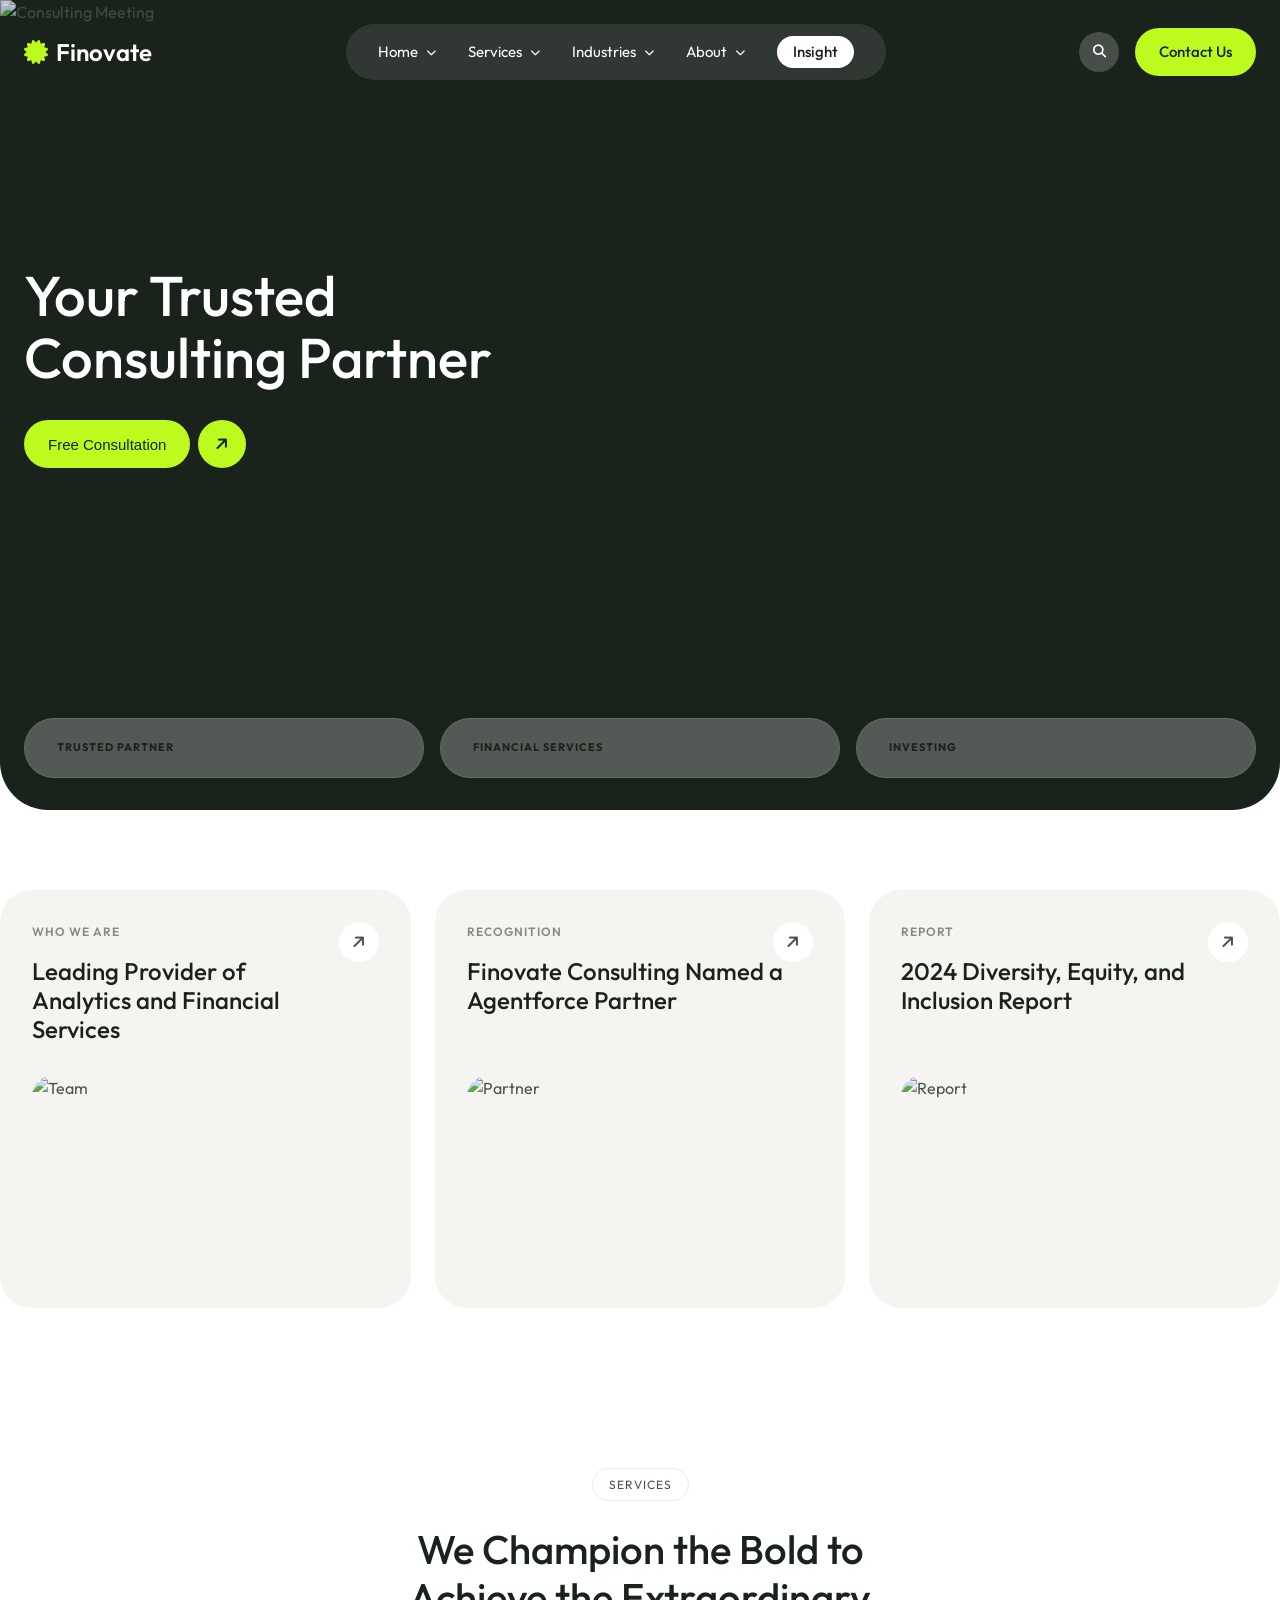
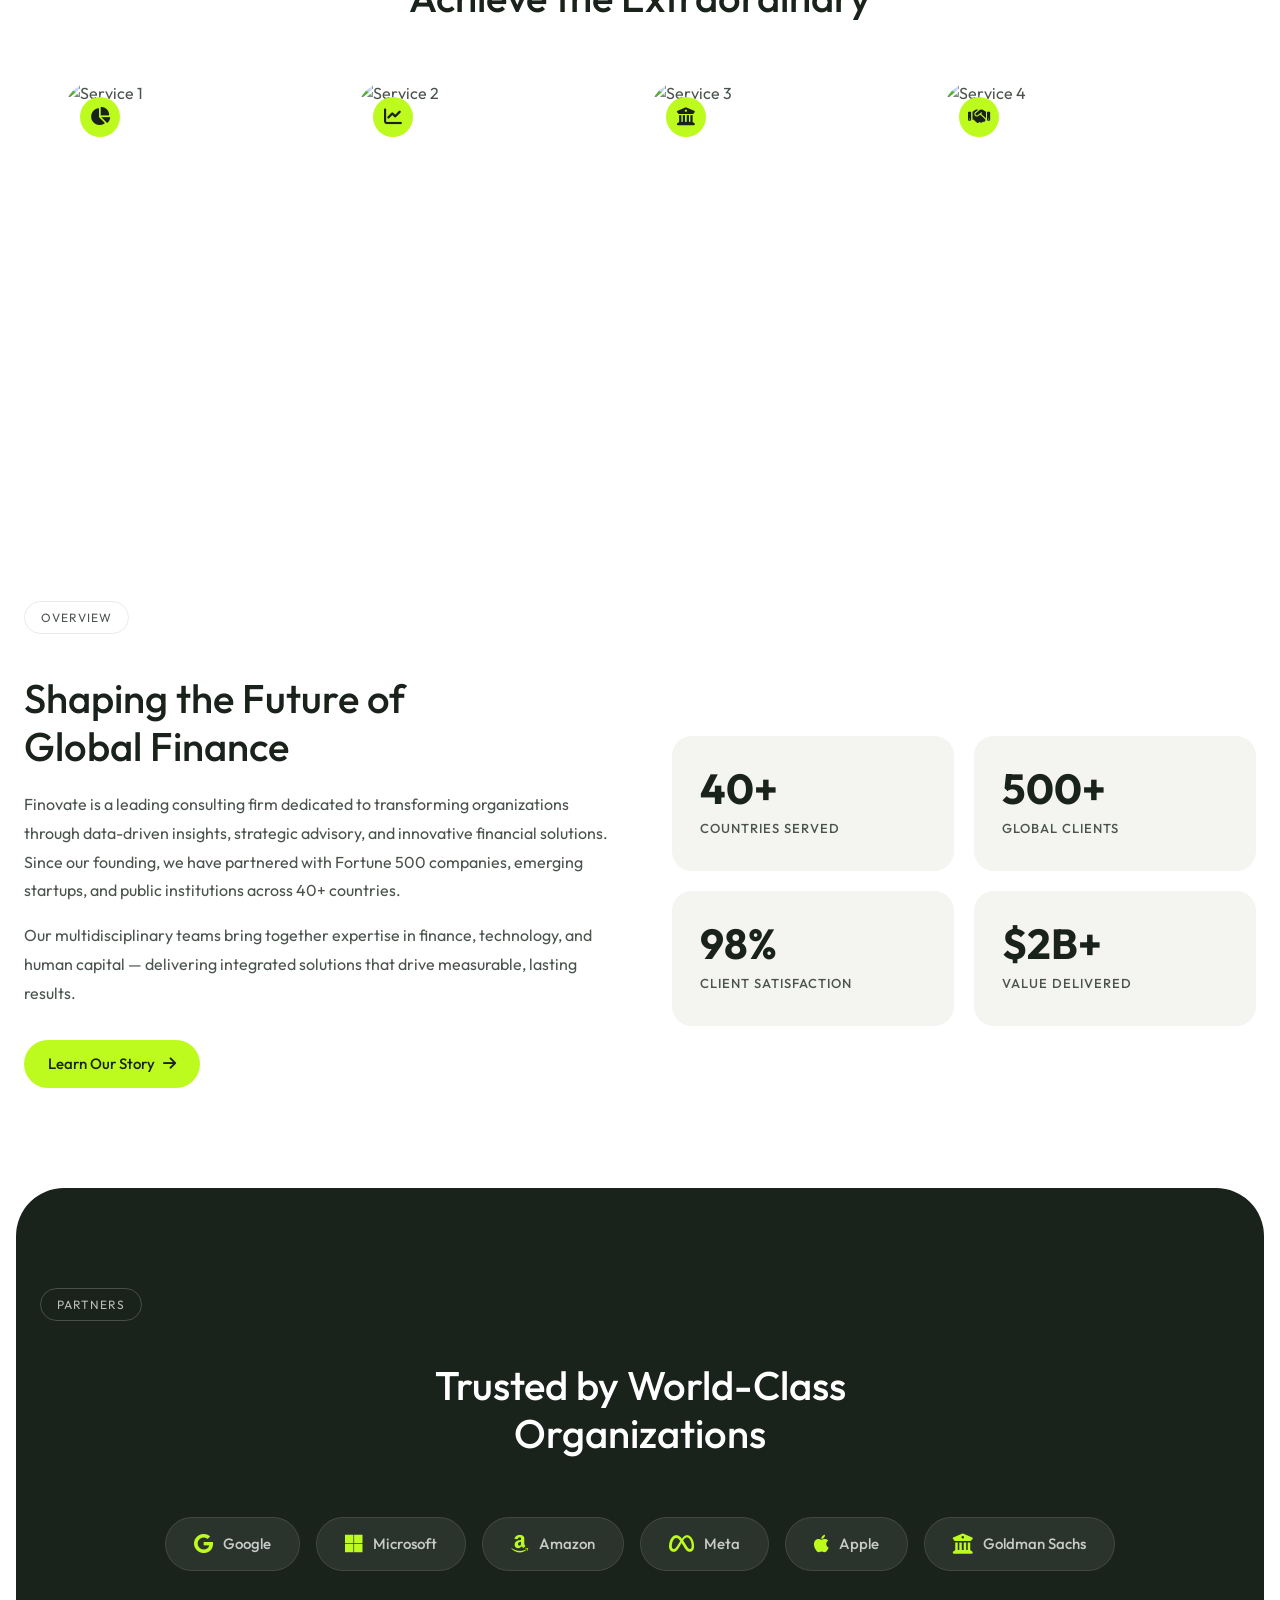
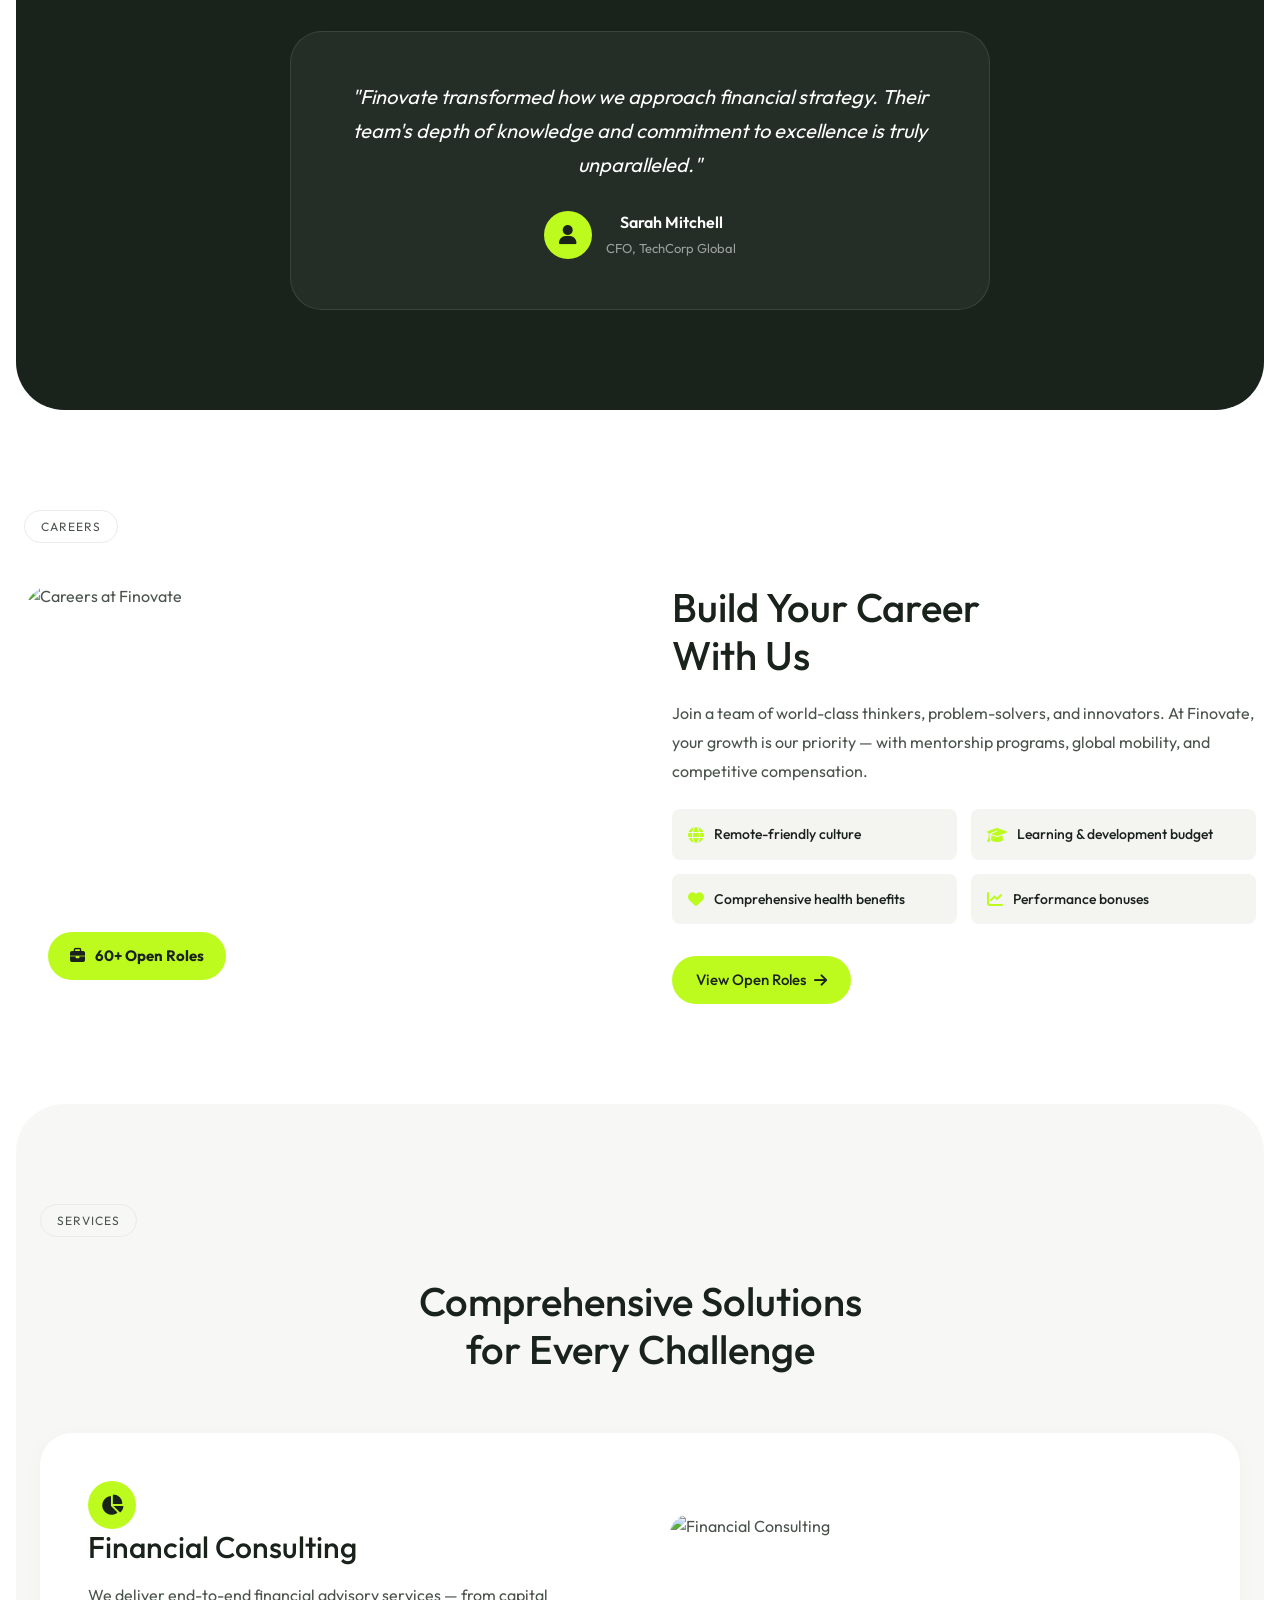
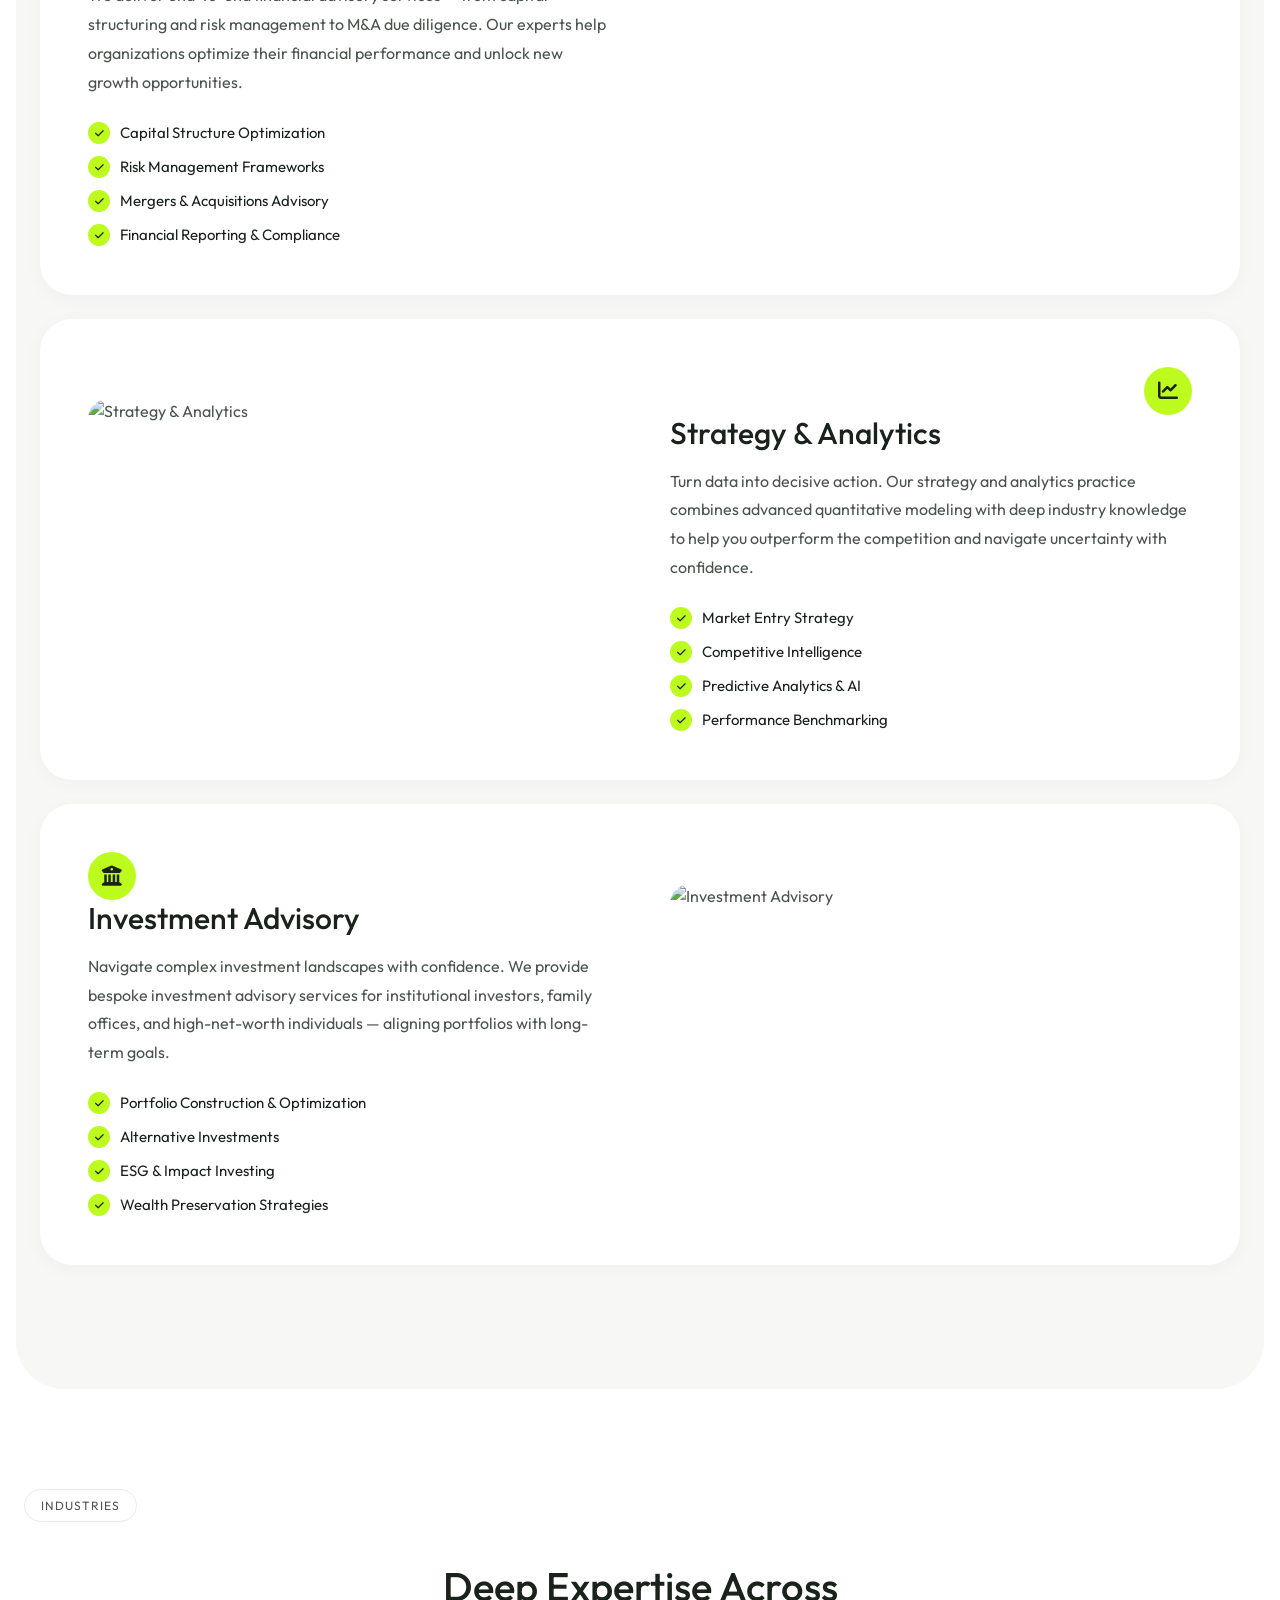
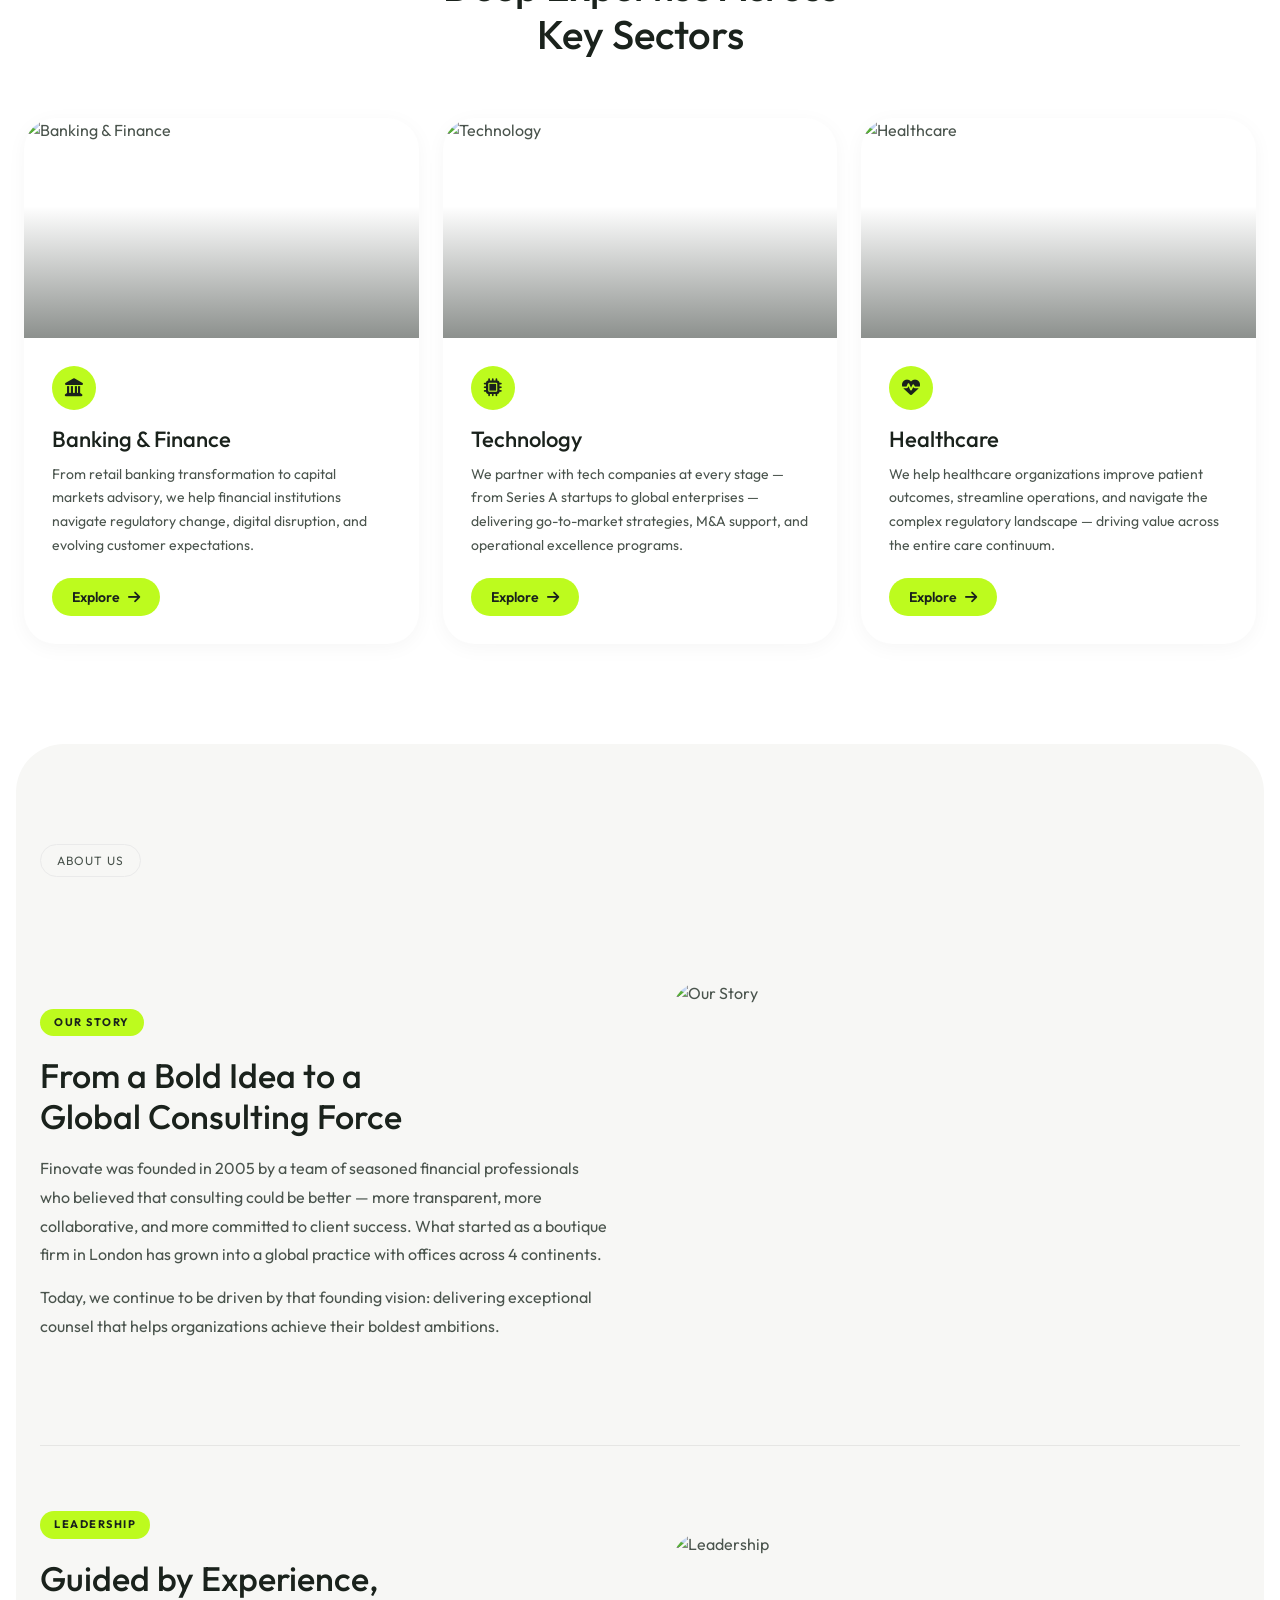
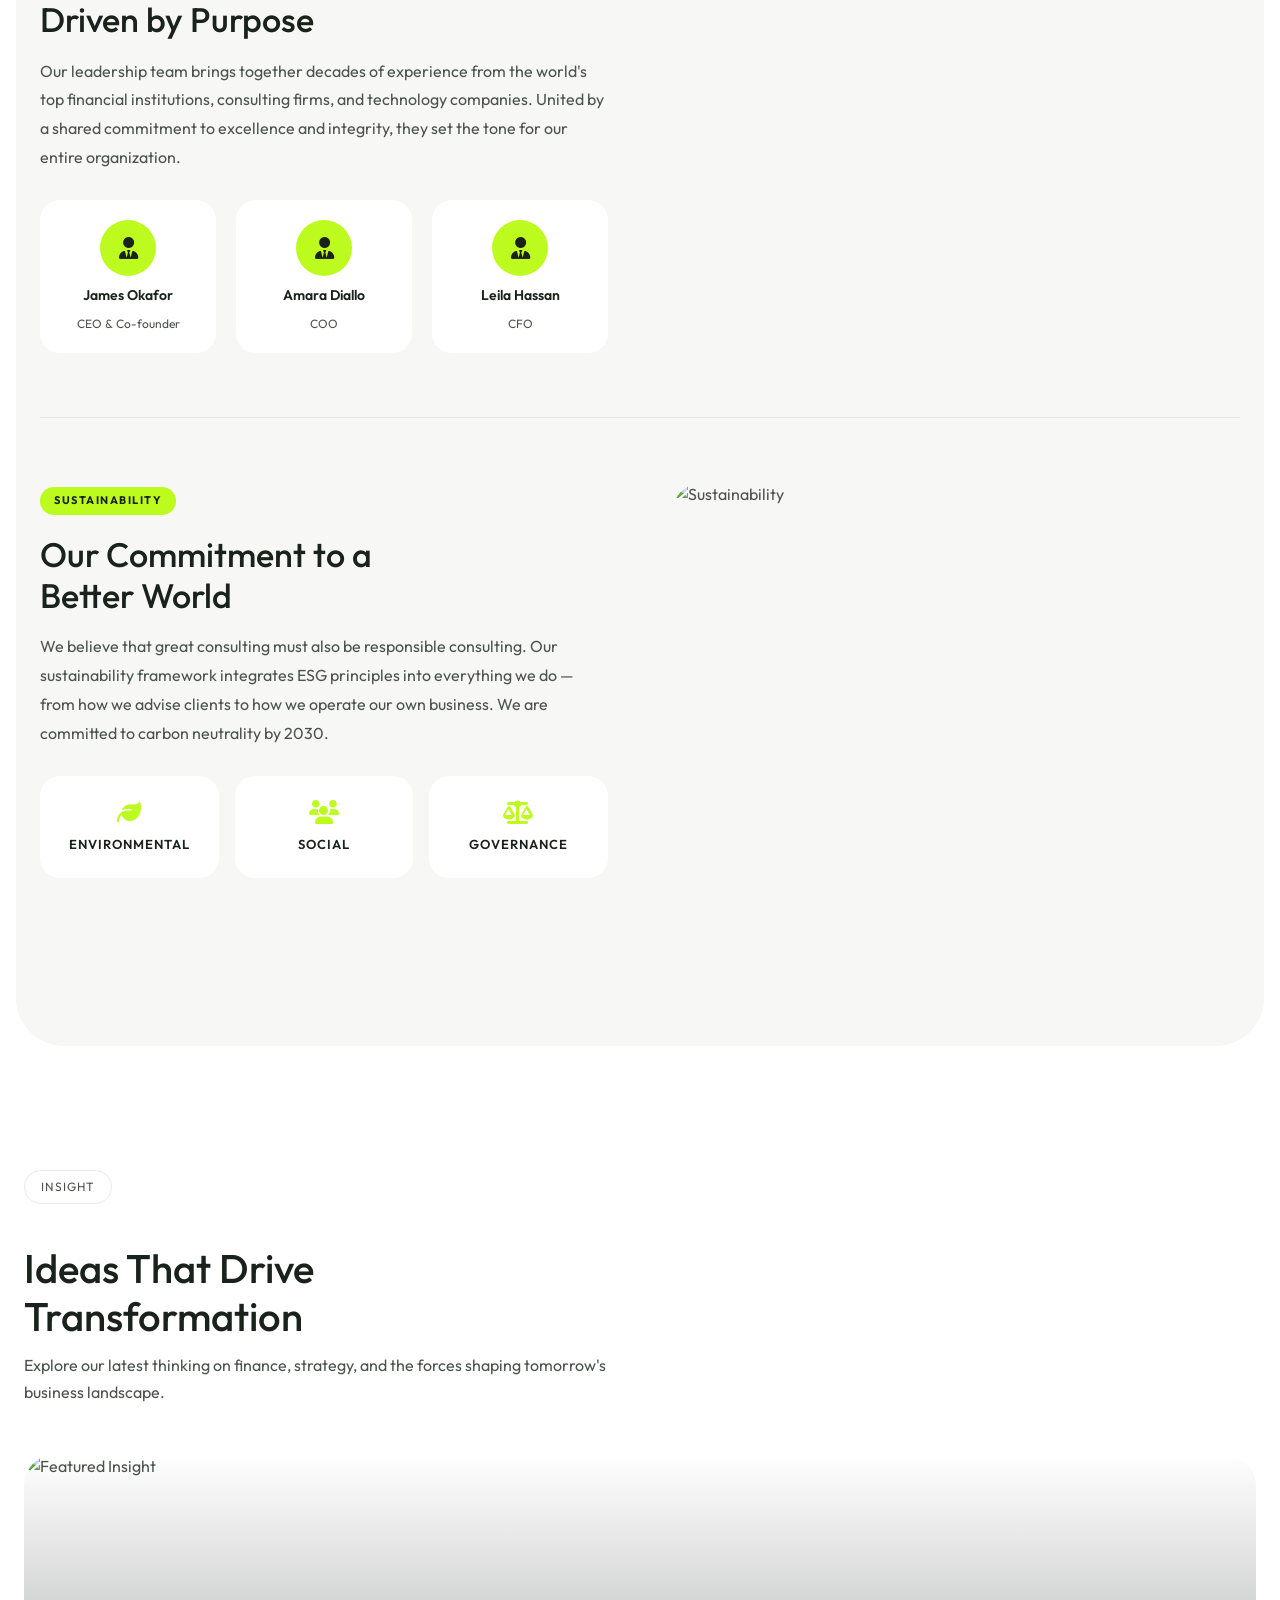
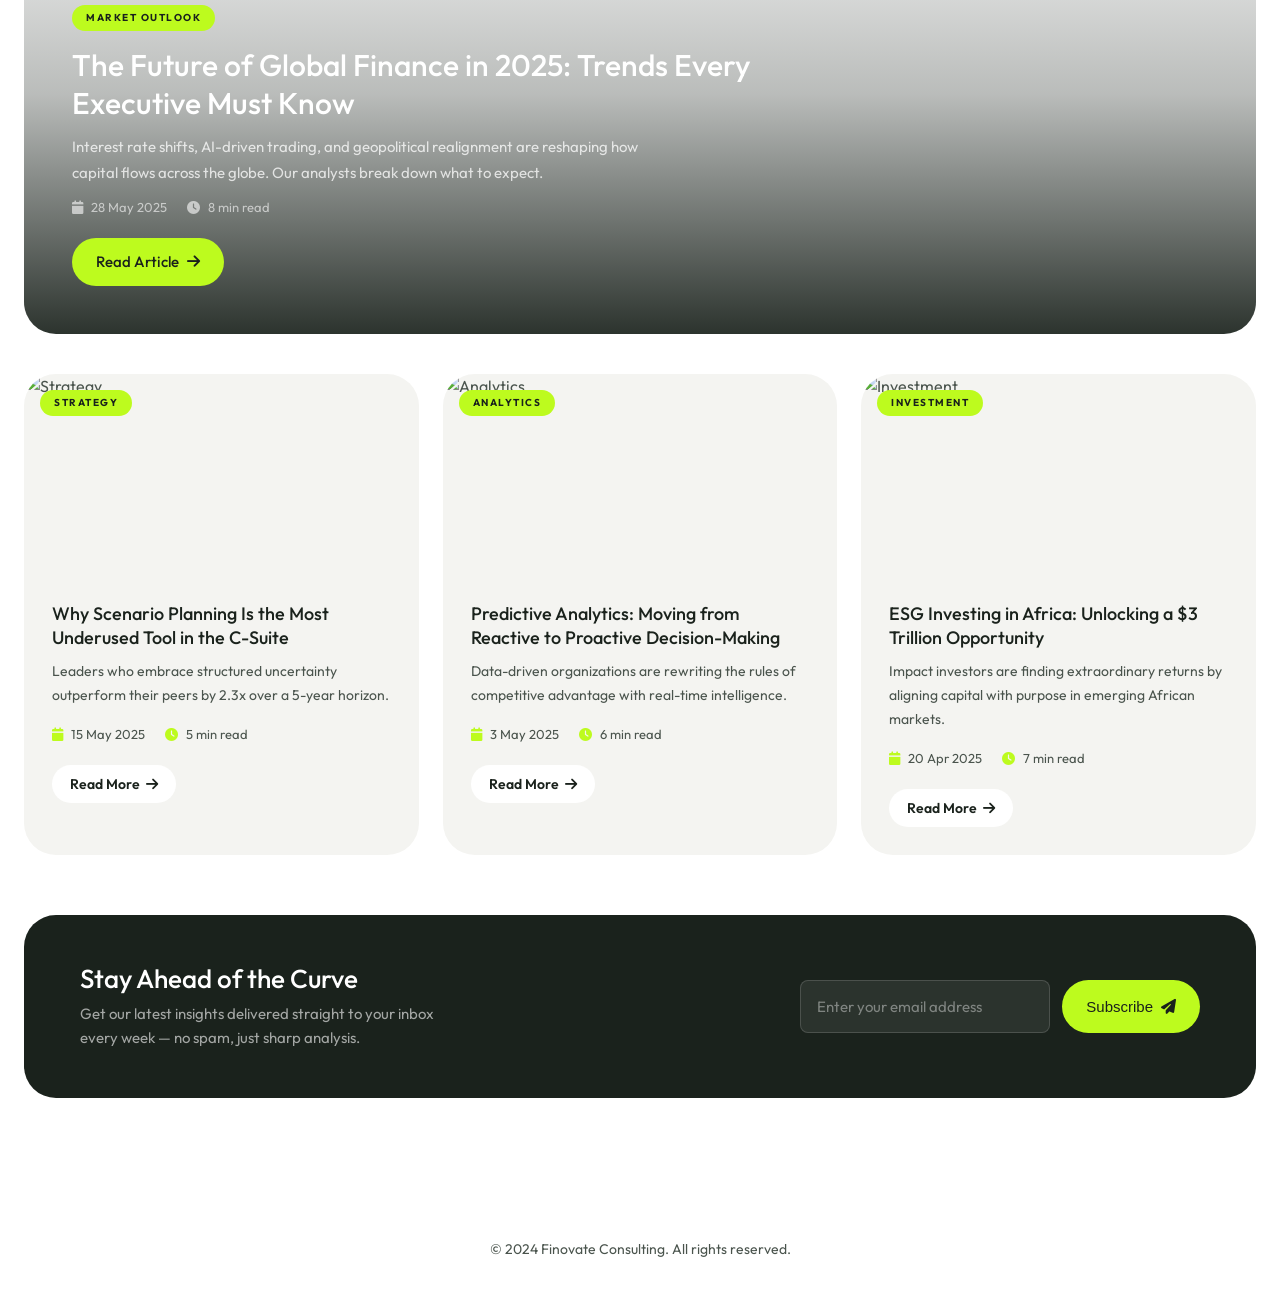
==== commit b595dc3b: "index.html" ====
--- a/index.html
+++ b/index.html
@@ -58,7 +58,10 @@
                 <button class="search-btn">
                     <i class="fa-solid fa-search"></i>
                 </button>
-                <a href="contact.html" class="btn btn-primary">Contact Us</a>
+                <a href="contact.html" class="btn btn-primary contact-btn">Contact Us</a>
+                <button class="hamburger-btn" id="hamburgerBtn" style="display: none; background: none; border: none; font-size: 24px; color: var(--white); cursor: pointer; margin-left: 12px;">
+                    <i class="fa-solid fa-bars"></i>
+                </button>
             </div>
         </div>
     </nav>
--- a/style.css
+++ b/style.css
@@ -111,7 +111,7 @@
 
 /* Navbar */
 .navbar {
-  position: fixed;
+  position: absolute;
   top: 0;
   left: 0;
   width: 100%;
@@ -119,13 +119,6 @@
   z-index: 100;
   background-color: transparent;
   box-shadow: none;
-  transition: background-color 0.35s ease, padding 0.35s ease, box-shadow 0.35s ease;
-}
-
-.navbar.scrolled {
-  background-color: var(--dark-color);
-  padding: 16px 0;
-  box-shadow: 0 4px 20px rgba(0,0,0,0.18);
 }
 
 .navbar-inner {
